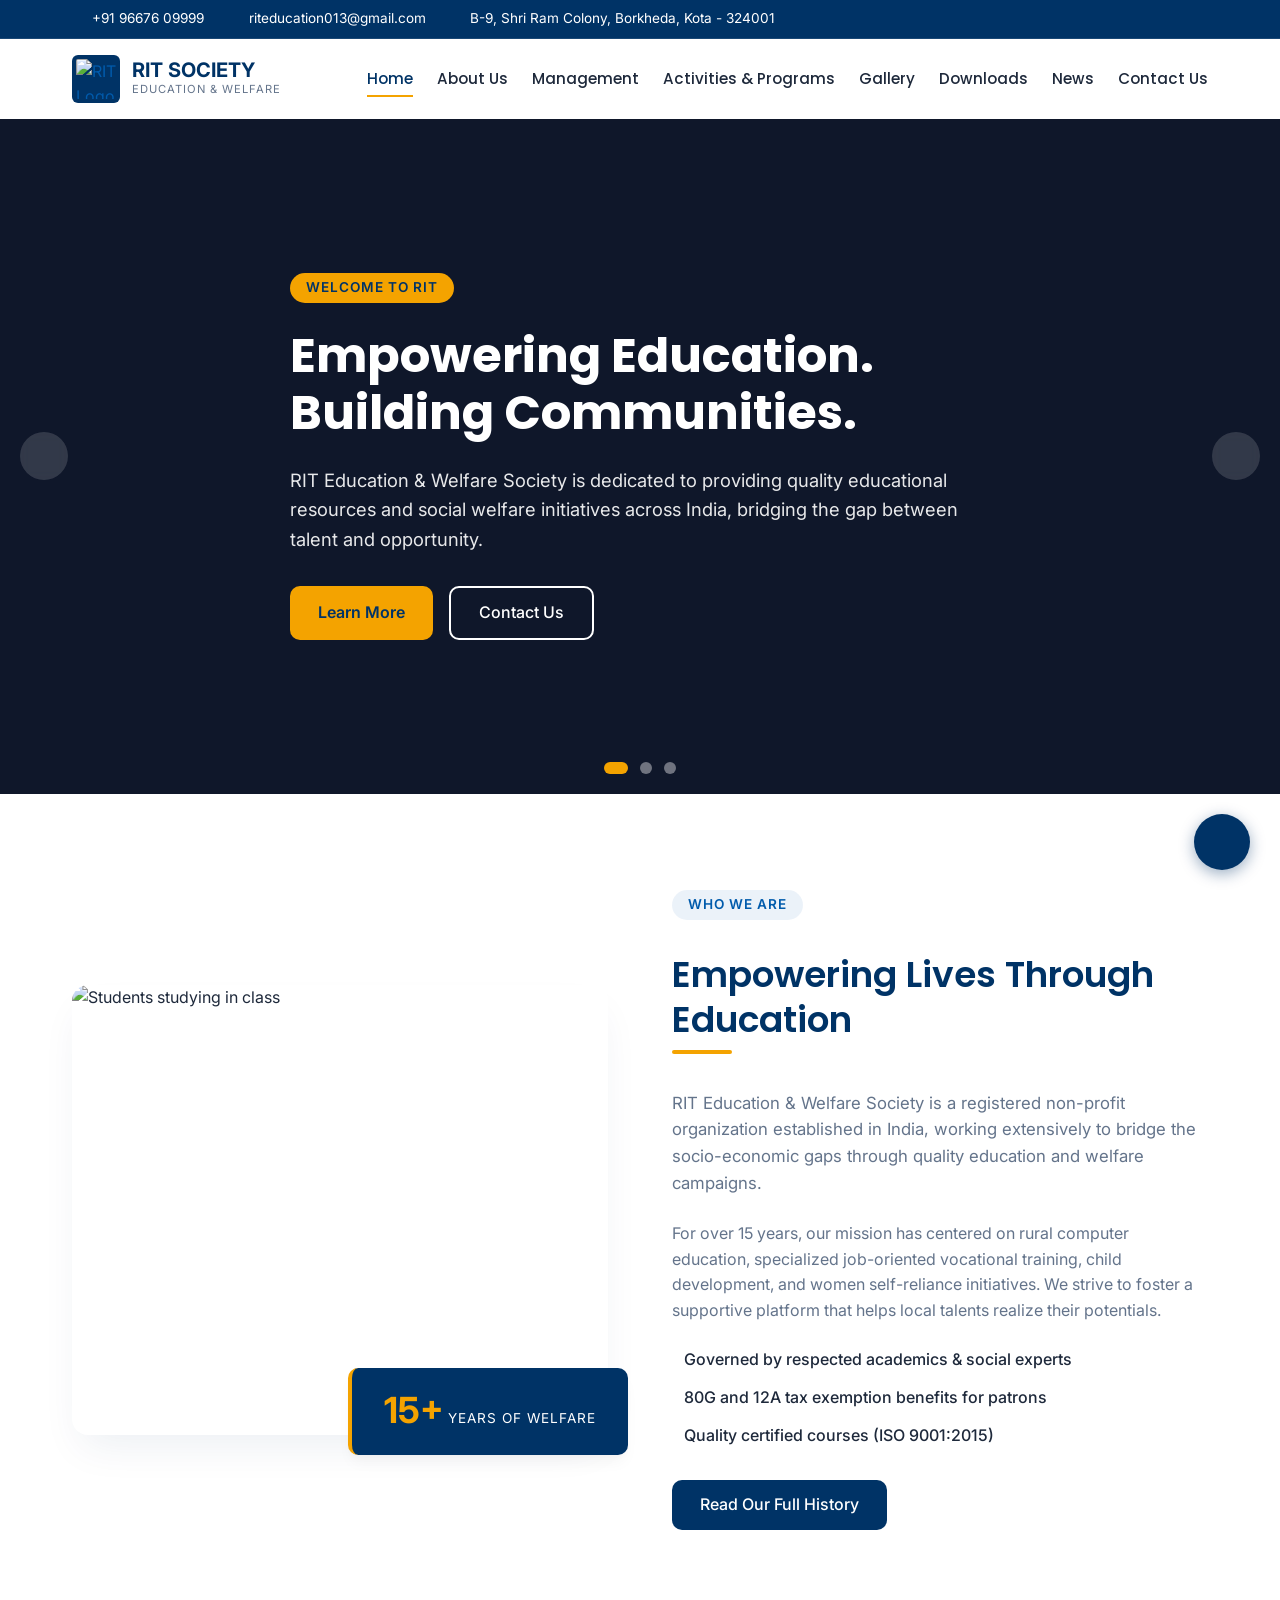
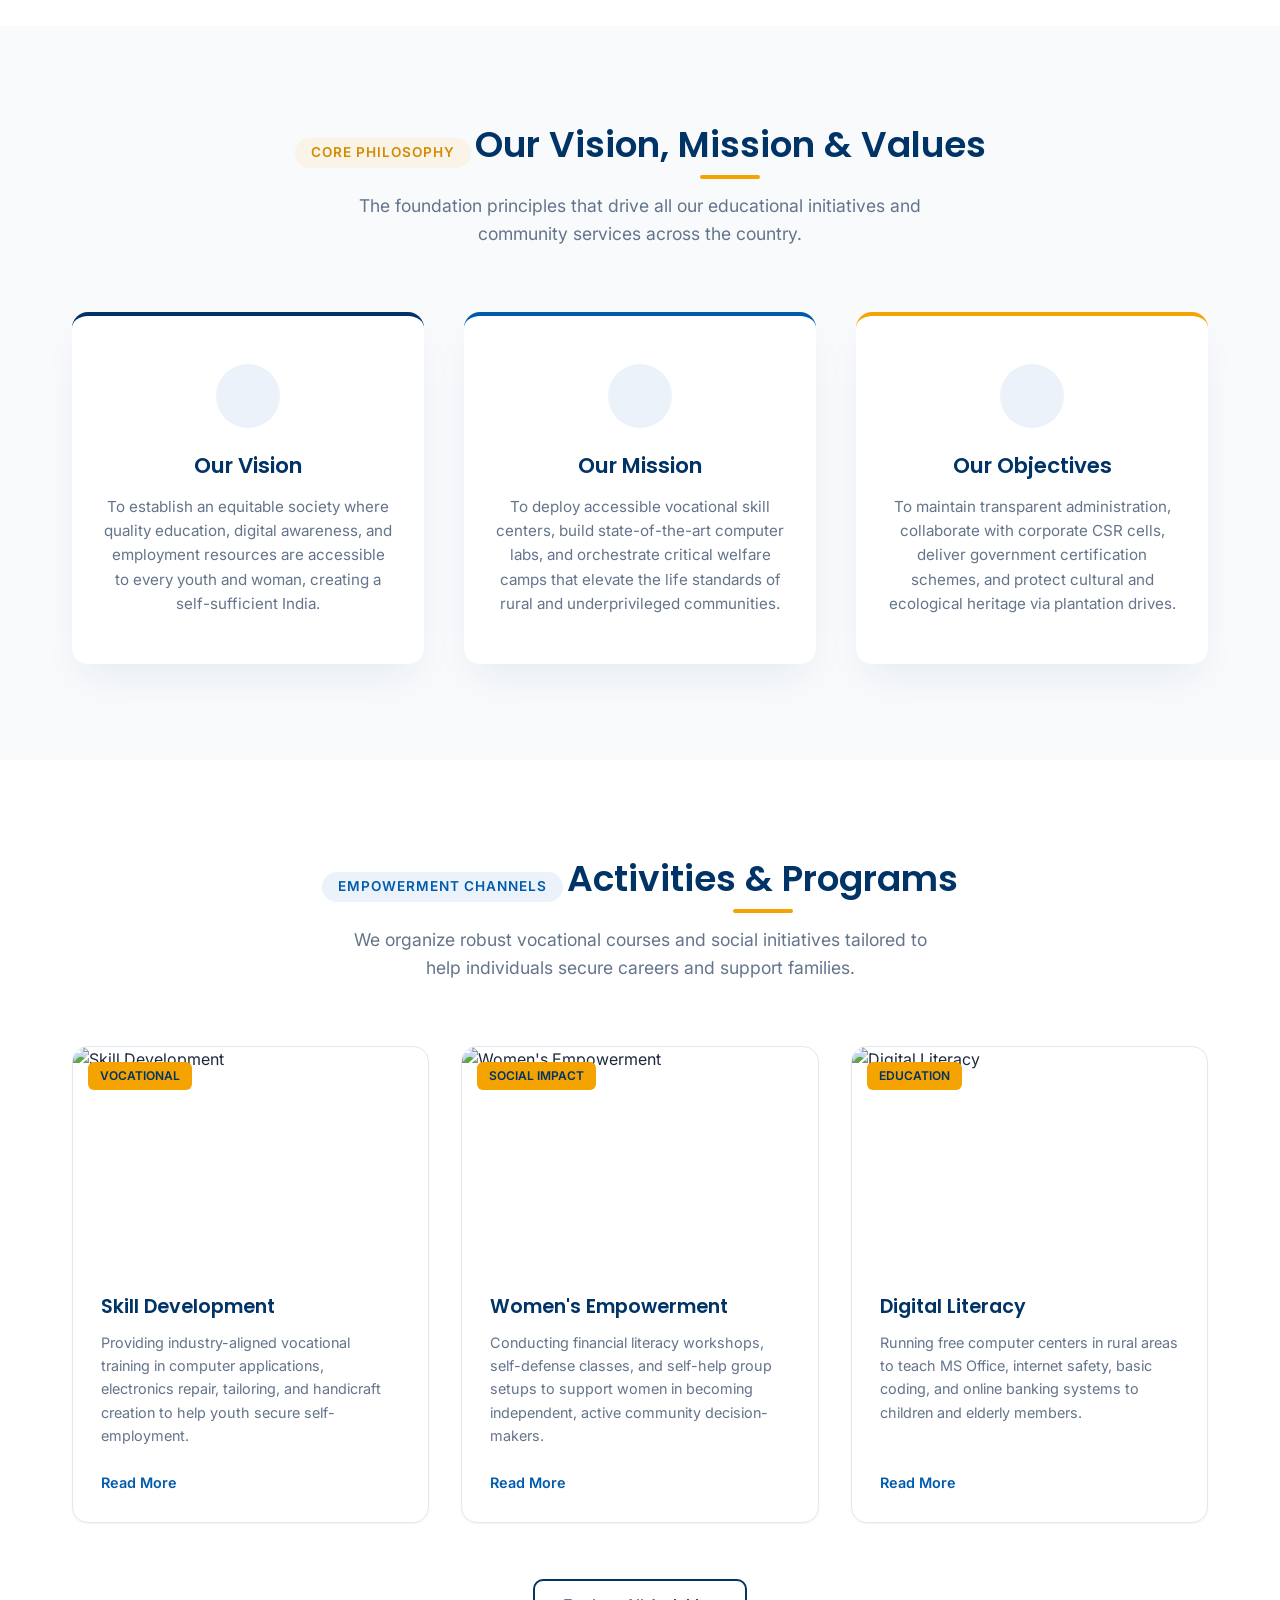
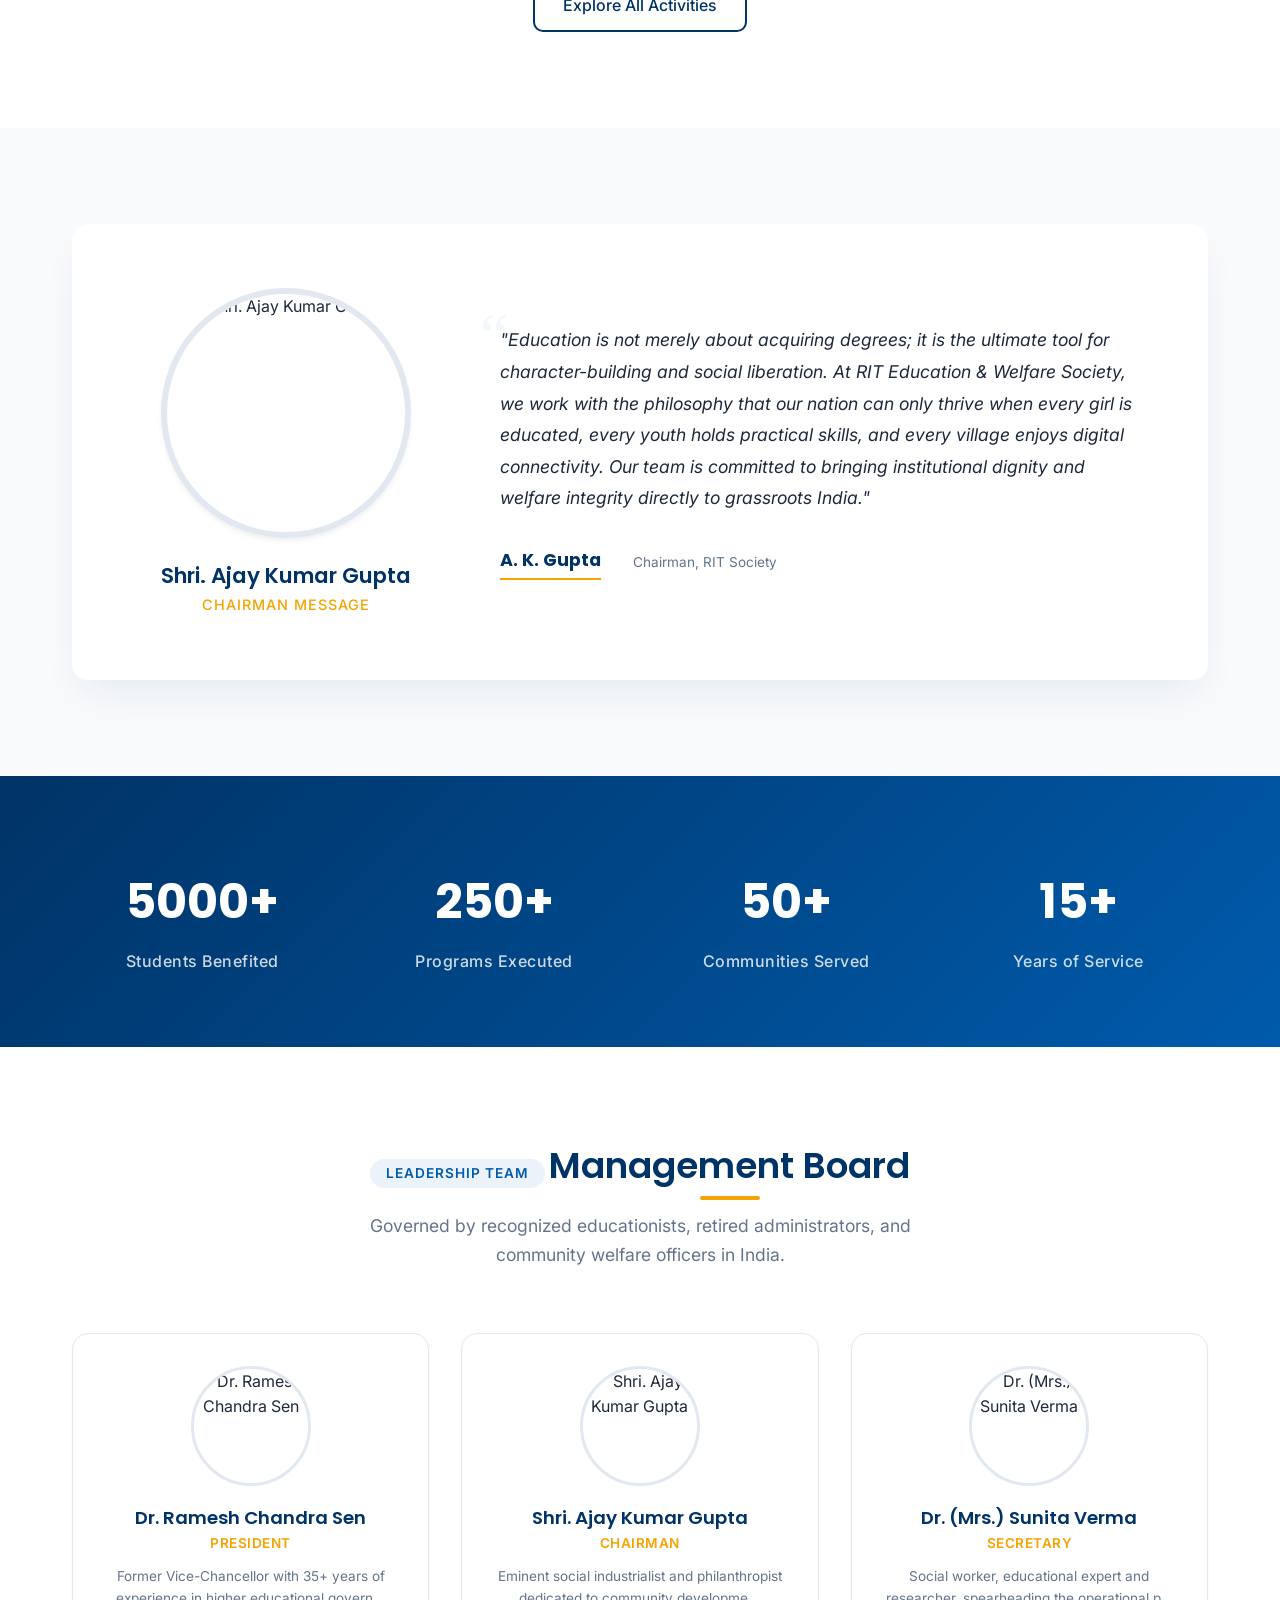
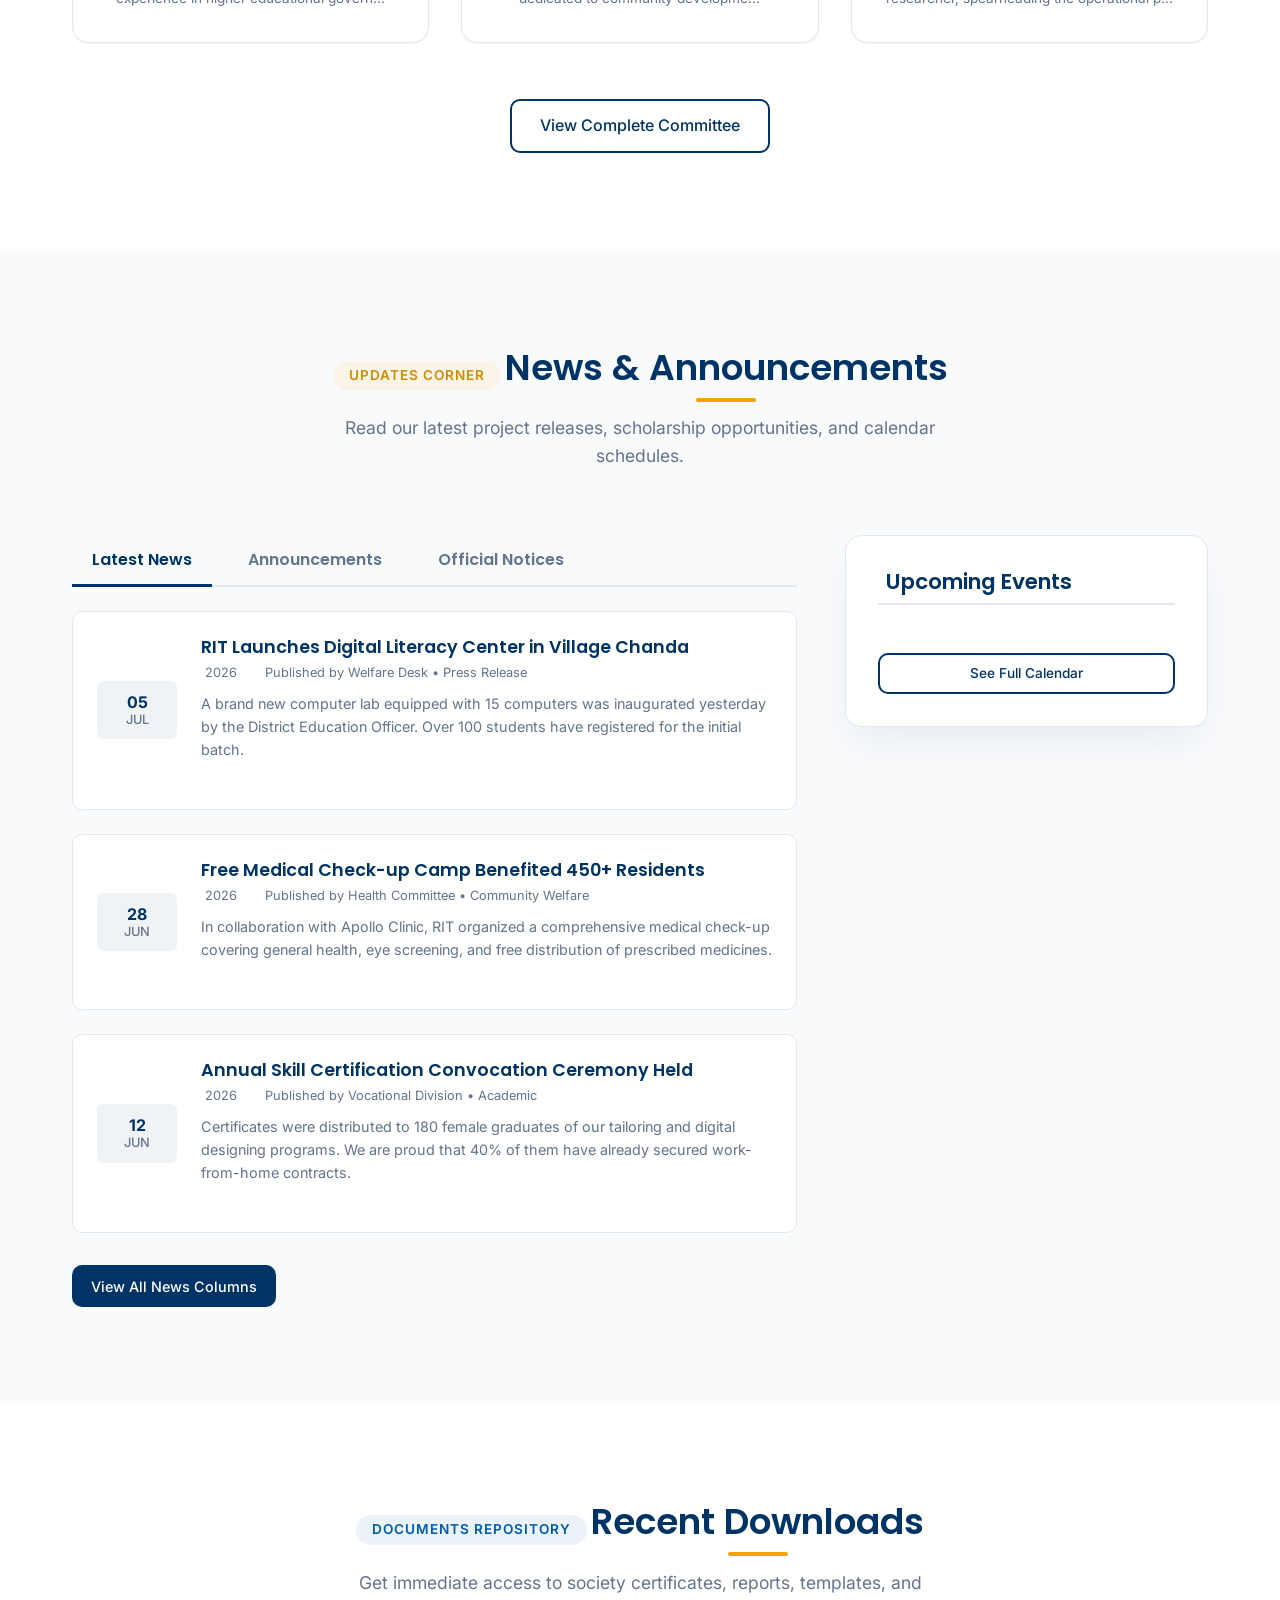
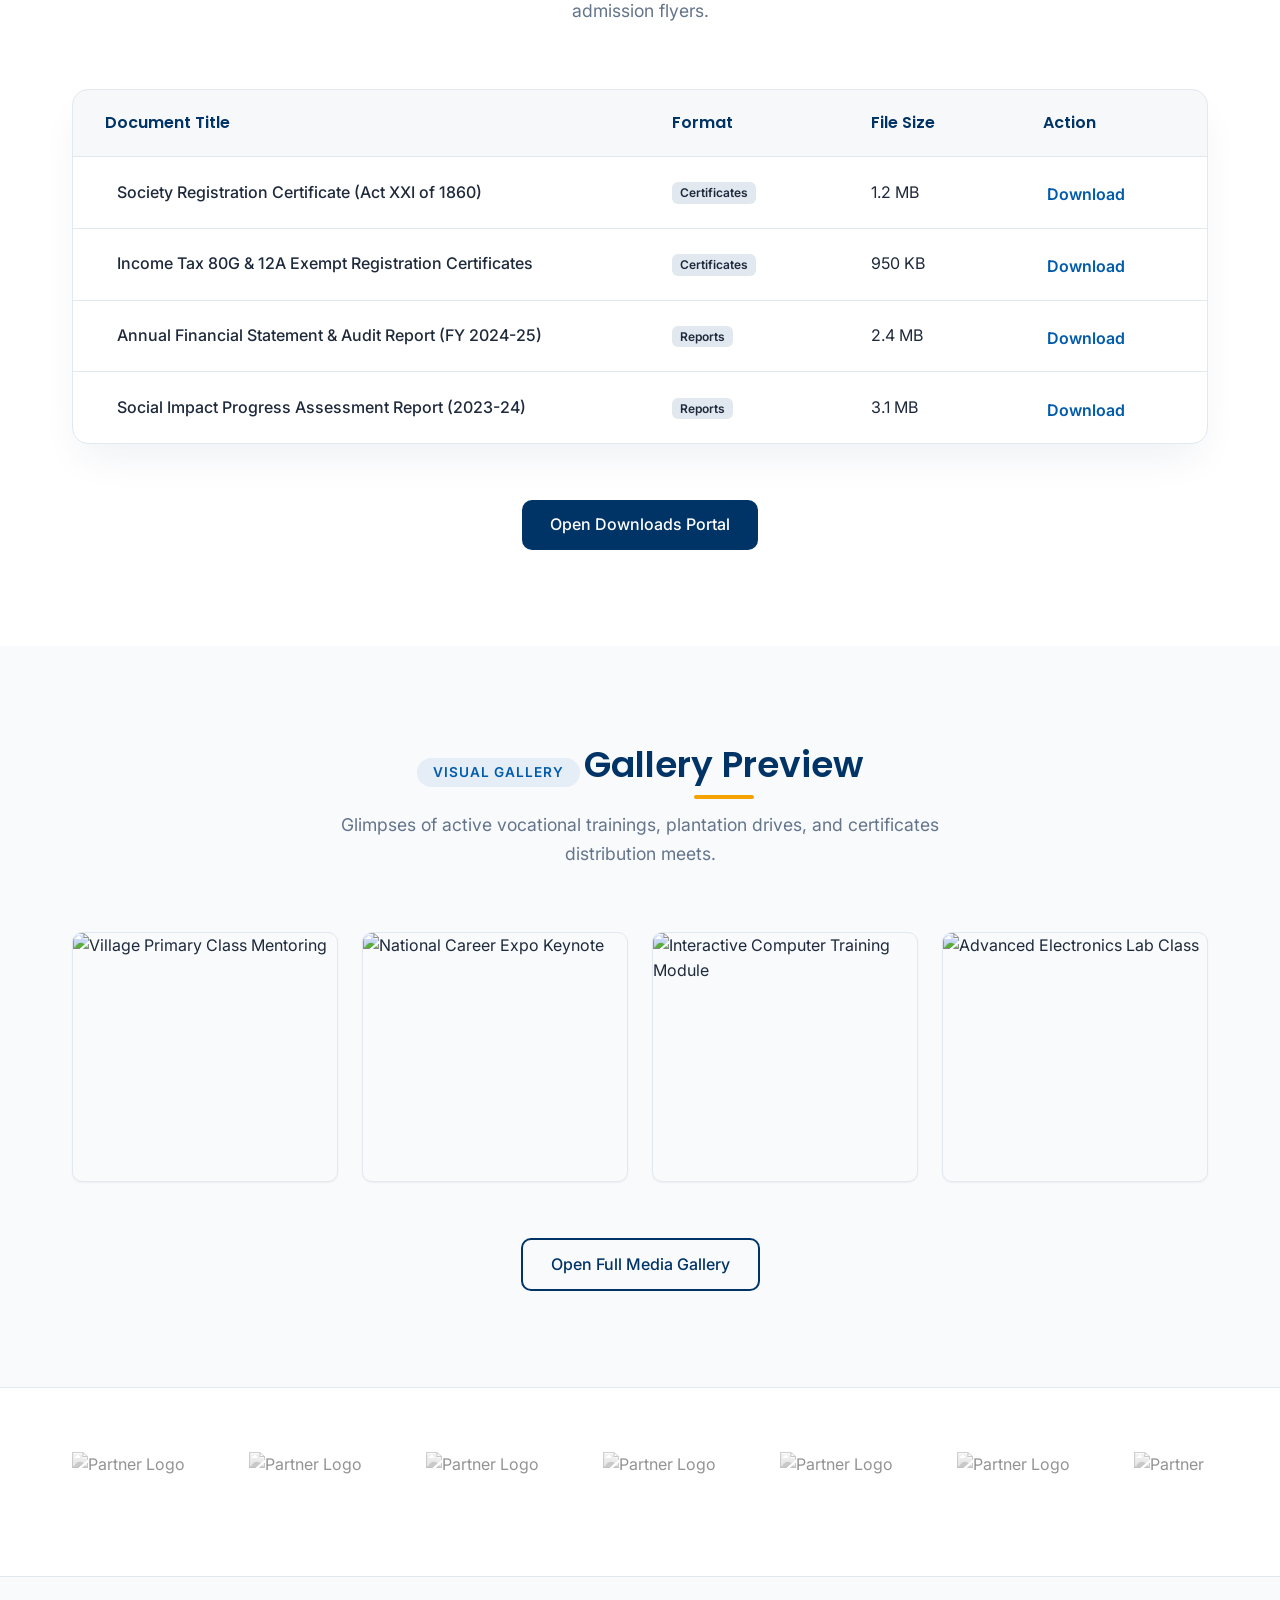
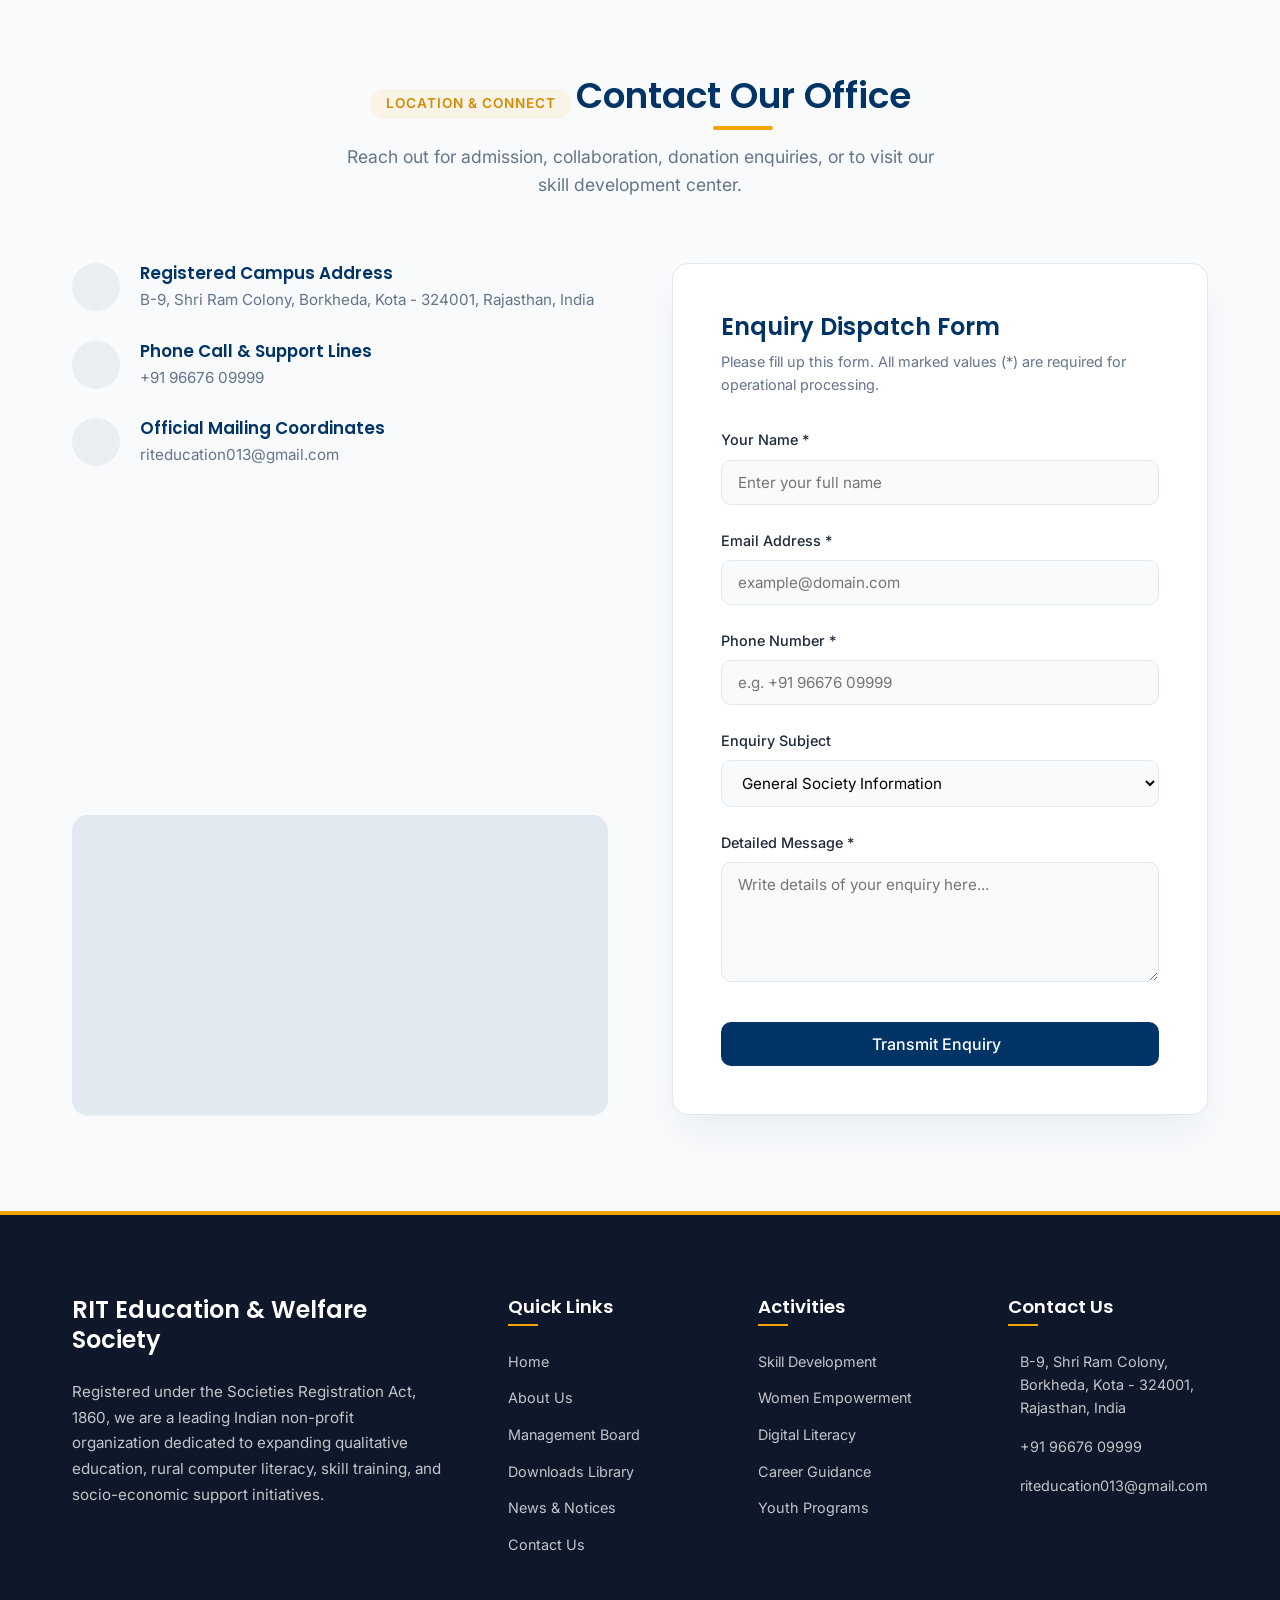
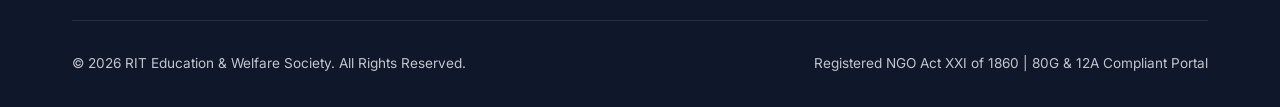
==== index.html @ 491f4f8c "Initial commit of premium RIT website" ====
<!DOCTYPE html>
<html lang="en">
<head>
  <meta charset="UTF-8">
  <meta name="viewport" content="width=device-width, initial-scale=1.0">
  <title>RIT Education & Welfare Society - Indian Educational & Social Welfare Organization</title>
  
  <!-- SEO Meta Tags -->
  <meta name="description" content="Official portal of RIT Education & Welfare Society, Delhi. Committed to expanding qualitative education, digital literacy, vocational skill training, and community welfare initiatives across India.">
  <meta name="keywords" content="RIT Welfare Society, RIT Education, Skill Development, Women Empowerment, Digital Literacy, NGO India, Educational Welfare Society">
  <meta name="author" content="RIT Education & Welfare Society">
  <link rel="canonical" href="index.html">
  
  <!-- Open Graph Meta Tags (Social Media Integration) -->
  <meta property="og:title" content="RIT Education & Welfare Society - Empowering Education, Building Communities">
  <meta property="og:description" content="Promoting social welfare through computer literacy, health camps, and vocational courses. Find admission forms, audit reports, and active community projects.">
  <meta property="og:type" content="website">
  
  <!-- Stylesheets -->
  <link rel="stylesheet" href="assets/css/style.css">
</head>
<body>

  <!-- 1. Top Information Bar (Loaded Dynamically) -->
  <div id="topbar-placeholder"></div>

  <!-- 2. Sticky Navigation Bar (Loaded Dynamically) -->
  <nav id="navbar-placeholder" class="navbar"></nav>

  <!-- 3. Hero Section (Loaded Dynamically) -->
  <section class="hero-slider-container" id="hero-slider-container">
    <!-- Slides, navigation, and dot indicator controls are rendered by main.js -->
  </section>

  <!-- 4. About Section -->
  <section class="section section-bg" id="about">
    <div class="container">
      <div class="about-grid">
        <div class="about-img-wrapper">
          <img src="https://images.unsplash.com/photo-1524178232363-1fb2b075b655?auto=format&fit=crop&w=800&q=80" alt="Students studying in class" class="about-img" loading="lazy">
          <div class="about-img-tag">
            <span class="tag-num">15+</span>
            <span class="tag-text">Years of Welfare</span>
          </div>
        </div>
        <div class="about-content">
          <span class="hero-tag" style="background-color: rgba(0, 91, 172, 0.08); color: var(--secondary);">Who We Are</span>
          <h2 class="section-title" style="text-align: left; margin-top: 0.5rem;">Empowering Lives Through Education</h2>
          <div class="section-title::after" style="left: 0; transform: none;"></div>
          <p class="about-text" style="font-size: 1.05rem; margin-top: 1.5rem;">
            RIT Education & Welfare Society is a registered non-profit organization established in India, working extensively to bridge the socio-economic gaps through quality education and welfare campaigns.
          </p>
          <p class="about-text">
            For over 15 years, our mission has centered on rural computer education, specialized job-oriented vocational training, child development, and women self-reliance initiatives. We strive to foster a supportive platform that helps local talents realize their potentials.
          </p>
          <ul class="about-bullets">
            <li class="about-bullet-item"><i data-lucide="check-circle-2"></i> Governed by respected academics & social experts</li>
            <li class="about-bullet-item"><i data-lucide="check-circle-2"></i> 80G and 12A tax exemption benefits for patrons</li>
            <li class="about-bullet-item"><i data-lucide="check-circle-2"></i> Quality certified courses (ISO 9001:2015)</li>
          </ul>
          <a href="about.html" class="btn btn-primary">Read Our Full History</a>
        </div>
      </div>
    </div>
  </section>

  <!-- 5. Vision Mission Objectives -->
  <section class="section">
    <div class="container">
      <div class="section-title-wrapper">
        <span class="hero-tag" style="background-color: rgba(244, 163, 0, 0.08); color: var(--accent-hover);">Core Philosophy</span>
        <h2 class="section-title">Our Vision, Mission & Values</h2>
        <p class="section-subtitle">The foundation principles that drive all our educational initiatives and community services across the country.</p>
      </div>
      <div class="cards-grid">
        <div class="vmo-card">
          <div class="vmo-icon"><i data-lucide="eye"></i></div>
          <h3 class="vmo-title">Our Vision</h3>
          <p class="vmo-desc">To establish an equitable society where quality education, digital awareness, and employment resources are accessible to every youth and woman, creating a self-sufficient India.</p>
        </div>
        <div class="vmo-card">
          <div class="vmo-icon"><i data-lucide="target"></i></div>
          <h3 class="vmo-title">Our Mission</h3>
          <p class="vmo-desc">To deploy accessible vocational skill centers, build state-of-the-art computer labs, and orchestrate critical welfare camps that elevate the life standards of rural and underprivileged communities.</p>
        </div>
        <div class="vmo-card">
          <div class="vmo-icon"><i data-lucide="award"></i></div>
          <h3 class="vmo-title">Our Objectives</h3>
          <p class="vmo-desc">To maintain transparent administration, collaborate with corporate CSR cells, deliver government certification schemes, and protect cultural and ecological heritage via plantation drives.</p>
        </div>
      </div>
    </div>
  </section>

  <!-- 6. Activities & Programs (Renamed and structured) -->
  <section class="section section-bg" id="programs">
    <div class="container">
      <div class="section-title-wrapper">
        <span class="hero-tag" style="background-color: rgba(0, 91, 172, 0.08); color: var(--secondary);">Empowerment Channels</span>
        <h2 class="section-title">Activities & Programs</h2>
        <p class="section-subtitle">We organize robust vocational courses and social initiatives tailored to help individuals secure careers and support families.</p>
      </div>
      <div class="programs-grid" id="homepage-programs-container">
        <!-- Rendered Dynamically from data.js -->
      </div>
      <div style="text-align: center; margin-top: 3.5rem;">
        <a href="programs.html" class="btn btn-outline">Explore All Activities</a>
      </div>
    </div>
  </section>

  <!-- 7. Chairman / Secretary Message -->
  <section class="section chairman-section">
    <div class="container">
      <div class="chairman-card">
        <div class="chairman-photo-wrapper">
          <img src="https://images.unsplash.com/photo-1472099645785-5658abf4ff4e?auto=format&fit=crop&w=400&q=80" alt="Shri. Ajay Kumar Gupta" class="chairman-photo" loading="lazy">
          <h3 class="chairman-name">Shri. Ajay Kumar Gupta</h3>
          <p class="chairman-title">Chairman Message</p>
        </div>
        <div class="chairman-message-content">
          <div class="chairman-quote-icon">“</div>
          <p class="chairman-text">
            "Education is not merely about acquiring degrees; it is the ultimate tool for character-building and social liberation. At RIT Education & Welfare Society, we work with the philosophy that our nation can only thrive when every girl is educated, every youth holds practical skills, and every village enjoys digital connectivity. Our team is committed to bringing institutional dignity and welfare integrity directly to grassroots India."
          </p>
          <div class="chairman-sign-wrapper">
            <span style="font-family: 'Poppins', sans-serif; font-weight: 700; color: var(--primary); font-size: 1.1rem; border-bottom: 2px solid var(--accent); padding-bottom: 4px;">A. K. Gupta</span>
            <span style="font-size: 0.85rem; color: var(--text-muted);">Chairman, RIT Society</span>
          </div>
        </div>
      </div>
    </div>
  </section>

  <!-- 8. Statistics Counter -->
  <section class="section stats-section">
    <div class="container">
      <div class="stats-grid">
        <div class="stats-item">
          <div class="stats-icon-wrapper"><i data-lucide="graduation-cap"></i></div>
          <span class="stats-num" data-target="5000+">0+</span>
          <span class="stats-label">Students Benefited</span>
        </div>
        <div class="stats-item">
          <div class="stats-icon-wrapper"><i data-lucide="book-open"></i></div>
          <span class="stats-num" data-target="250+">0+</span>
          <span class="stats-label">Programs Executed</span>
        </div>
        <div class="stats-item">
          <div class="stats-icon-wrapper"><i data-lucide="globe-2"></i></div>
          <span class="stats-num" data-target="50+">0+</span>
          <span class="stats-label">Communities Served</span>
        </div>
        <div class="stats-item">
          <div class="stats-icon-wrapper"><i data-lucide="award"></i></div>
          <span class="stats-num" data-target="15+">0+</span>
          <span class="stats-label">Years of Service</span>
        </div>
      </div>
    </div>
  </section>

  <!-- 9. Management Preview (New Hompage Section) -->
  <section class="section section-bg">
    <div class="container">
      <div class="section-title-wrapper">
        <span class="hero-tag" style="background-color: rgba(0, 91, 172, 0.08); color: var(--secondary);">Leadership Team</span>
        <h2 class="section-title">Management Board</h2>
        <p class="section-subtitle">Governed by recognized educationists, retired administrators, and community welfare officers in India.</p>
      </div>
      <div class="mgmt-grid" id="homepage-mgmt-container">
        <!-- Rendered Dynamically from data.js -->
      </div>
      <div style="text-align: center; margin-top: 3.5rem;">
        <a href="management.html" class="btn btn-outline">View Complete Committee</a>
      </div>
    </div>
  </section>

  <!-- 10. Latest News, Announcements, Notices & Events split portal -->
  <section class="section">
    <div class="container">
      <div class="section-title-wrapper">
        <span class="hero-tag" style="background-color: rgba(244, 163, 0, 0.08); color: var(--accent-hover);">Updates Corner</span>
        <h2 class="section-title">News & Announcements</h2>
        <p class="section-subtitle">Read our latest project releases, scholarship opportunities, and calendar schedules.</p>
      </div>
      <div class="news-portal-grid">
        <div>
          <div class="news-tab-headers">
            <button class="news-tab-btn active" data-tab="news">Latest News</button>
            <button class="news-tab-btn" data-tab="announcements">Announcements</button>
            <button class="news-tab-btn" data-tab="notices">Official Notices</button>
          </div>
          <div class="news-feed-wrapper" id="homepage-news-container">
            <!-- Rendered Dynamically from data.js -->
          </div>
          <div style="margin-top: 2rem;">
            <a href="news.html" class="btn btn-primary btn-sm" style="padding: 0.6rem 1.2rem; font-size: 0.9rem;">View All News Columns</a>
          </div>
        </div>
        <div>
          <div class="events-sidebar">
            <h3 class="sidebar-title"><i data-lucide="calendar"></i> Upcoming Events</h3>
            <div class="sidebar-events-list" id="portal-events-sidebar">
              <!-- Rendered Dynamically from data.js -->
            </div>
            <div style="margin-top: 1.5rem; text-align: center;">
              <a href="news.html#events" class="btn btn-outline" style="padding: 0.5rem 1rem; font-size: 0.85rem; width: 100%;">See Full Calendar</a>
            </div>
          </div>
        </div>
      </div>
    </div>
  </section>

  <!-- 11. Downloads Preview (New Homepage Section) -->
  <section class="section section-bg">
    <div class="container">
      <div class="section-title-wrapper">
        <span class="hero-tag" style="background-color: rgba(0, 91, 172, 0.08); color: var(--secondary);">Documents Repository</span>
        <h2 class="section-title">Recent Downloads</h2>
        <p class="section-subtitle">Get immediate access to society certificates, reports, templates, and admission flyers.</p>
      </div>
      <div class="downloads-table-wrapper">
        <table class="downloads-table">
          <thead>
            <tr>
              <th style="width: 50%;">Document Title</th>
              <th>Format</th>
              <th>File Size</th>
              <th>Action</th>
            </tr>
          </thead>
          <tbody id="homepage-downloads-container">
            <!-- Rendered Dynamically from data.js -->
          </tbody>
        </table>
      </div>
      <div style="text-align: center; margin-top: 3.5rem;">
        <a href="downloads.html" class="btn btn-primary">Open Downloads Portal</a>
      </div>
    </div>
  </section>

  <!-- 12. Gallery Preview -->
  <section class="section">
    <div class="container">
      <div class="section-title-wrapper">
        <span class="hero-tag" style="background-color: rgba(0, 91, 172, 0.08); color: var(--secondary);">Visual Gallery</span>
        <h2 class="section-title">Gallery Preview</h2>
        <p class="section-subtitle">Glimpses of active vocational trainings, plantation drives, and certificates distribution meets.</p>
      </div>
      <div class="gallery-grid" id="homepage-gallery-container">
        <!-- Rendered Dynamically from data.js -->
      </div>
      <div style="text-align: center; margin-top: 3.5rem;">
        <a href="gallery.html" class="btn btn-outline">Open Full Media Gallery</a>
      </div>
    </div>
  </section>

  <!-- Lightbox Modal Container -->
  <div class="lightbox-modal" id="lightbox-modal" onclick="closeLightbox()">
    <div class="lightbox-content-wrapper" onclick="event.stopPropagation()">
      <span class="lightbox-close" onclick="closeLightbox()">&times;</span>
      <img id="lightbox-img" src="" alt="Zoomed view" class="lightbox-img">
      <div class="lightbox-caption">
        <h4 id="lightbox-title">Image Title</h4>
        <span id="lightbox-category">Category</span>
      </div>
    </div>
  </div>

  <!-- 13. Partners / Collaborations -->
  <section class="partners-section">
    <div class="container">
      <div class="partners-slider-wrapper">
        <div class="partners-slider">
          <!-- Double items for continuous loop scrolling -->
          <img src="https://images.unsplash.com/photo-1599305445671-ac2c0c1d3b0c?auto=format&fit=crop&w=150&h=80&q=80" alt="Partner Logo" class="partner-logo">
          <img src="https://images.unsplash.com/photo-1599305445671-ac2c0c1d3b0c?auto=format&fit=crop&w=150&h=80&q=80" alt="Partner Logo" class="partner-logo">
          <img src="https://images.unsplash.com/photo-1599305445671-ac2c0c1d3b0c?auto=format&fit=crop&w=150&h=80&q=80" alt="Partner Logo" class="partner-logo">
          <img src="https://images.unsplash.com/photo-1599305445671-ac2c0c1d3b0c?auto=format&fit=crop&w=150&h=80&q=80" alt="Partner Logo" class="partner-logo">
          <img src="https://images.unsplash.com/photo-1599305445671-ac2c0c1d3b0c?auto=format&fit=crop&w=150&h=80&q=80" alt="Partner Logo" class="partner-logo">
          <!-- Repeat -->
          <img src="https://images.unsplash.com/photo-1599305445671-ac2c0c1d3b0c?auto=format&fit=crop&w=150&h=80&q=80" alt="Partner Logo" class="partner-logo">
          <img src="https://images.unsplash.com/photo-1599305445671-ac2c0c1d3b0c?auto=format&fit=crop&w=150&h=80&q=80" alt="Partner Logo" class="partner-logo">
          <img src="https://images.unsplash.com/photo-1599305445671-ac2c0c1d3b0c?auto=format&fit=crop&w=150&h=80&q=80" alt="Partner Logo" class="partner-logo">
          <img src="https://images.unsplash.com/photo-1599305445671-ac2c0c1d3b0c?auto=format&fit=crop&w=150&h=80&q=80" alt="Partner Logo" class="partner-logo">
          <img src="https://images.unsplash.com/photo-1599305445671-ac2c0c1d3b0c?auto=format&fit=crop&w=150&h=80&q=80" alt="Partner Logo" class="partner-logo">
        </div>
      </div>
    </div>
  </section>

  <!-- 14. Contact Form & Map Grid -->
  <section class="section" id="contact">
    <div class="container">
      <div class="section-title-wrapper">
        <span class="hero-tag" style="background-color: rgba(244, 163, 0, 0.08); color: var(--accent-hover);">Location & Connect</span>
        <h2 class="section-title">Contact Our Office</h2>
        <p class="section-subtitle">Reach out for admission, collaboration, donation enquiries, or to visit our skill development center.</p>
      </div>
      <div class="contact-grid">
        <div class="contact-info-panel">
          <div class="contact-details-list">
            <div class="contact-detail-card">
              <div class="contact-detail-icon"><i data-lucide="map-pin"></i></div>
              <div class="contact-detail-info">
                <h4>Registered Campus Address</h4>
                <p>B-9, Shri Ram Colony, Borkheda, Kota - 324001, Rajasthan, India</p>
              </div>
            </div>
            <div class="contact-detail-card">
              <div class="contact-detail-icon"><i data-lucide="phone"></i></div>
              <div class="contact-detail-info">
                <h4>Phone Call & Support Lines</h4>
                <p>+91 96676 09999</p>
              </div>
            </div>
            <div class="contact-detail-card">
              <div class="contact-detail-icon"><i data-lucide="mail"></i></div>
              <div class="contact-detail-info">
                <h4>Official Mailing Coordinates</h4>
                <p>riteducation013@gmail.com</p>
              </div>
            </div>
          </div>
          <div class="contact-map-placeholder">
            <!-- Precise map embed using coordinates 25.17873, 75.88186 -->
            <iframe 
              src="https://maps.google.com/maps?q=25.17873,%2075.88186&t=&z=15&ie=UTF8&iwloc=&output=embed" 
              allowfullscreen="" 
              loading="lazy" 
              referrerpolicy="no-referrer-when-downgrade">
            </iframe>
          </div>
        </div>
        <div class="contact-form-wrapper">
          <h3 style="color: var(--primary); font-size: 1.5rem; margin-bottom: 0.5rem;">Enquiry Dispatch Form</h3>
          <p style="color: var(--text-muted); font-size: 0.9rem; margin-bottom: 2rem;">Please fill up this form. All marked values (*) are required for operational processing.</p>
          <form class="contact-form" id="contact-form">
            <div class="form-group">
              <label for="name">Your Name *</label>
              <input type="text" id="name" class="form-control" placeholder="Enter your full name" required>
            </div>
            <div class="form-group">
              <label for="email">Email Address *</label>
              <input type="email" id="email" class="form-control" placeholder="example@domain.com" required>
            </div>
            <div class="form-group">
              <label for="phone">Phone Number *</label>
              <input type="tel" id="phone" class="form-control" placeholder="e.g. +91 96676 09999" required>
            </div>
            <div class="form-group">
              <label for="subject">Enquiry Subject</label>
              <select id="subject" class="form-control">
                <option value="General Info">General Society Information</option>
                <option value="Admission">Course Admissions & Trainings</option>
                <option value="CSR / Collaboration">CSR Partnership & Volunteering</option>
                <option value="Donation">NGO Donations & Tax Exemptions (80G)</option>
              </select>
            </div>
            <div class="form-group">
              <label for="message">Detailed Message *</label>
              <textarea id="message" class="form-control" placeholder="Write details of your enquiry here..." required></textarea>
            </div>
            <button type="submit" class="btn btn-primary" style="margin-top: 1rem;">Transmit Enquiry <i data-lucide="send"></i></button>
          </form>
        </div>
      </div>
    </div>
  </section>

  <!-- 15. Footer (Loaded Dynamically) -->
  <footer id="footer-placeholder" class="footer"></footer>

  <!-- 16. Floating Quick Actions Widget (Loaded Dynamically) -->
  <div id="floating-actions-placeholder"></div>

  <!-- Lucide Script -->
  <script src="https://unpkg.com/lucide@latest"></script>
  <!-- Data Store & Components Loader -->
  <script src="assets/js/data.js"></script>
  <script src="assets/js/components.js"></script>
  <script src="assets/js/main.js"></script>
</body>
</html>
---- assets/css/style.css ----
/* style.css - RIT Education & Welfare Society Style Sheet */
@import url('https://fonts.googleapis.com/css2?family=Inter:wght@300;400;500;600;700&family=Poppins:wght@400;500;600;700&display=swap');

:root {
  /* Colors */
  --primary: #003366;
  --primary-hover: #002244;
  --secondary: #005BAC;
  --secondary-hover: #004580;
  --accent: #F4A300;
  --accent-hover: #D38C00;
  --bg-main: #F8FAFC;
  --bg-card: #FFFFFF;
  --bg-dark: #0F172A;
  --border: #E2E8F0;
  --text-dark: #1E293B;
  --text-muted: #64748B;
  --text-light: #FFFFFF;
  
  /* Fonts */
  --font-heading: 'Poppins', sans-serif;
  --font-body: 'Inter', sans-serif;
  
  /* Radii & Shadows */
  --radius-sm: 6px;
  --radius-md: 10px;
  --radius-lg: 16px;
  --radius-full: 9999px;
  
  --shadow-sm: 0 1px 2px rgba(0, 0, 0, 0.05);
  --shadow-md: 0 4px 6px -1px rgba(0, 0, 0, 0.05), 0 2px 4px -1px rgba(0, 0, 0, 0.03);
  --shadow-lg: 0 10px 15px -3px rgba(0, 0, 0, 0.04), 0 4px 6px -2px rgba(0, 0, 0, 0.02);
  --shadow-premium: 0 20px 40px -10px rgba(0, 51, 102, 0.08);
  --shadow-hover: 0 25px 50px -12px rgba(0, 51, 102, 0.15);
  
  /* Transitions */
  --transition-fast: 0.2s cubic-bezier(0.4, 0, 0.2, 1);
  --transition-normal: 0.3s cubic-bezier(0.4, 0, 0.2, 1);
  --transition-slow: 0.5s cubic-bezier(0.4, 0, 0.2, 1);
  
  /* Spacing */
  --spacing-container: 1200px;
}

/* Base Reset & Core Styles */
*, *::before, *::after {
  box-sizing: border-box;
  margin: 0;
  padding: 0;
}

html {
  scroll-behavior: smooth;
  font-size: 16px;
}

body {
  font-family: var(--font-body);
  background-color: var(--bg-main);
  color: var(--text-dark);
  line-height: 1.6;
  overflow-x: hidden;
  -webkit-font-smoothing: antialiased;
}

h1, h2, h3, h4, h5, h6 {
  font-family: var(--font-heading);
  color: var(--primary);
  font-weight: 600;
  line-height: 1.25;
}

a {
  color: var(--secondary);
  text-decoration: none;
  transition: var(--transition-fast);
}

a:hover {
  color: var(--primary);
}

img {
  max-width: 100%;
  height: auto;
  display: block;
}

input, textarea, button, select {
  font-family: inherit;
  font-size: inherit;
}

button {
  cursor: pointer;
  border: none;
  background: none;
}

/* Layout Utilities */
.container {
  max-width: var(--spacing-container);
  margin: 0 auto;
  padding: 0 2rem;
}

.section {
  padding: 6rem 0;
}

.section-bg {
  background-color: #FFFFFF;
}

.section-title-wrapper {
  text-align: center;
  margin-bottom: 4rem;
}

.section-title {
  font-size: 2.25rem;
  color: var(--primary);
  margin-bottom: 0.75rem;
  position: relative;
  display: inline-block;
  padding-bottom: 0.75rem;
}

.section-title::after {
  content: '';
  position: absolute;
  bottom: 0;
  left: 50%;
  transform: translateX(-50%);
  width: 60px;
  height: 4px;
  background-color: var(--accent);
  border-radius: var(--radius-full);
}

.section-subtitle {
  color: var(--text-muted);
  font-size: 1.1rem;
  max-width: 600px;
  margin: 0 auto;
}

/* Buttons */
.btn {
  display: inline-flex;
  align-items: center;
  justify-content: center;
  padding: 0.75rem 1.75rem;
  font-weight: 500;
  border-radius: var(--radius-md);
  transition: var(--transition-normal);
  gap: 0.5rem;
}

.btn-primary {
  background-color: var(--primary);
  color: var(--text-light);
}

.btn-primary:hover {
  background-color: var(--primary-hover);
  color: var(--text-light);
  transform: translateY(-2px);
  box-shadow: 0 4px 12px rgba(0, 51, 102, 0.2);
}

.btn-secondary {
  background-color: var(--secondary);
  color: var(--text-light);
}

.btn-secondary:hover {
  background-color: var(--secondary-hover);
  color: var(--text-light);
  transform: translateY(-2px);
  box-shadow: 0 4px 12px rgba(0, 91, 172, 0.2);
}

.btn-accent {
  background-color: var(--accent);
  color: var(--primary);
  font-weight: 600;
}

.btn-accent:hover {
  background-color: var(--accent-hover);
  transform: translateY(-2px);
  box-shadow: 0 4px 12px rgba(244, 163, 0, 0.3);
}

.btn-outline {
  border: 2px solid var(--primary);
  color: var(--primary);
}

.btn-outline:hover {
  background-color: var(--primary);
  color: var(--text-light);
  transform: translateY(-2px);
}

.btn-outline-white {
  border: 2px solid var(--text-light);
  color: var(--text-light);
}

.btn-outline-white:hover {
  background-color: var(--text-light);
  color: var(--primary);
  transform: translateY(-2px);
}

/* 1. Top Information Bar */
.top-bar {
  background-color: var(--primary);
  color: var(--text-light);
  font-size: 0.85rem;
  padding: 0.5rem 0;
  border-bottom: 1px solid rgba(255, 255, 255, 0.1);
}

.top-bar .container {
  display: flex;
  justify-content: space-between;
  align-items: center;
  flex-wrap: wrap;
  gap: 0.5rem;
}

.top-info {
  display: flex;
  gap: 1.5rem;
  flex-wrap: wrap;
}

.top-info-item {
  display: flex;
  align-items: center;
  gap: 0.4rem;
}

.top-info-item i, .top-info-item svg {
  color: var(--accent);
  width: 14px;
  height: 14px;
}

.top-socials {
  display: flex;
  gap: 1rem;
  align-items: center;
}

.top-socials a {
  color: rgba(255, 255, 255, 0.8);
  display: inline-flex;
  align-items: center;
}

.top-socials a:hover {
  color: var(--accent);
}

/* 2. Sticky Navigation Bar */
header {
  position: relative;
  z-index: 100;
  width: 100%;
}

.navbar {
  background-color: #FFFFFF;
  padding: 1rem 0;
  box-shadow: var(--shadow-sm);
  transition: var(--transition-normal);
}

.navbar.sticky {
  position: fixed;
  top: 0;
  left: 0;
  right: 0;
  box-shadow: var(--shadow-lg);
  padding: 0.75rem 0;
  animation: slideDown 0.3s ease-out;
  z-index: 1000; /* Stays above map frame and slider overlays */
}

@keyframes slideDown {
  from { transform: translateY(-100%); }
  to { transform: translateY(0); }
}

.navbar .container {
  display: flex;
  justify-content: space-between;
  align-items: center;
}

.nav-brand {
  display: flex;
  align-items: center;
  gap: 0.75rem;
}

.nav-logo {
  height: 48px;
  width: 48px;
  object-fit: contain;
  background-color: var(--primary);
  border-radius: var(--radius-sm);
  padding: 4px;
}

.nav-title-wrapper {
  display: flex;
  flex-direction: column;
}

.nav-title {
  font-size: 1.25rem;
  font-weight: 700;
  color: var(--primary);
  line-height: 1.1;
}

.nav-subtitle {
  font-size: 0.7rem;
  color: var(--text-muted);
  letter-spacing: 1px;
  text-transform: uppercase;
}

.nav-menu {
  display: flex;
  gap: 1.5rem;
  list-style: none;
}

.nav-link {
  font-family: var(--font-heading);
  font-weight: 500;
  font-size: 0.95rem;
  color: var(--text-dark);
  padding: 0.5rem 0;
  position: relative;
}

.nav-link::after {
  content: '';
  position: absolute;
  bottom: 0;
  left: 0;
  width: 0;
  height: 2px;
  background-color: var(--accent);
  transition: var(--transition-normal);
}

.nav-link:hover, .nav-link.active {
  color: var(--primary);
}

.nav-link:hover::after, .nav-link.active::after {
  width: 100%;
}

.menu-toggle {
  display: none;
  font-size: 1.5rem;
  color: var(--primary);
}

/* 3. Hero Slider Section */
.hero-slider-container {
  position: relative;
  height: 75vh;
  min-height: 500px;
  overflow: hidden;
  background-color: var(--bg-dark);
}

.hero-slide {
  position: absolute;
  top: 0;
  left: 0;
  width: 100%;
  height: 100%;
  opacity: 0;
  transition: opacity 0.8s ease-in-out;
  display: flex;
  align-items: center;
  z-index: 1;
}

.hero-slide.active {
  opacity: 1;
  z-index: 2;
}

.hero-slide-bg {
  position: absolute;
  top: 0;
  left: 0;
  width: 100%;
  height: 100%;
  background-size: cover;
  background-position: center;
  filter: brightness(0.4);
}

.hero-content {
  position: relative;
  z-index: 3;
  color: var(--text-light);
  max-width: 700px;
}

.hero-tag {
  background-color: var(--accent);
  color: var(--primary);
  display: inline-block;
  padding: 0.25rem 1rem;
  border-radius: var(--radius-full);
  font-weight: 600;
  font-size: 0.85rem;
  margin-bottom: 1.5rem;
  text-transform: uppercase;
  letter-spacing: 1px;
}

.hero-title {
  font-size: 3rem;
  color: var(--text-light);
  font-weight: 700;
  margin-bottom: 1.5rem;
  line-height: 1.2;
}

.hero-desc {
  font-size: 1.15rem;
  margin-bottom: 2rem;
  opacity: 0.9;
}

.hero-btns {
  display: flex;
  gap: 1rem;
}

.slider-dots {
  position: absolute;
  bottom: 20px;
  left: 50%;
  transform: translateX(-50%);
  z-index: 10;
  display: flex;
  gap: 0.75rem;
}

.slider-dot {
  width: 12px;
  height: 12px;
  border-radius: 50%;
  background-color: rgba(255, 255, 255, 0.4);
  transition: var(--transition-normal);
}

.slider-dot.active {
  background-color: var(--accent);
  width: 24px;
  border-radius: var(--radius-full);
}

.slider-nav {
  position: absolute;
  top: 50%;
  transform: translateY(-50%);
  z-index: 10;
  background-color: rgba(255, 255, 255, 0.15);
  color: var(--text-light);
  width: 48px;
  height: 48px;
  border-radius: 50%;
  display: flex;
  align-items: center;
  justify-content: center;
  transition: var(--transition-normal);
  backdrop-filter: blur(4px);
}

.slider-nav:hover {
  background-color: var(--accent);
  color: var(--primary);
}

.slider-prev {
  left: 20px;
}

.slider-next {
  right: 20px;
}

/* 4. About Section Split Grid */
.about-grid {
  display: grid;
  grid-template-columns: 1fr 1fr;
  gap: 4rem;
  align-items: center;
}

.about-img-wrapper {
  position: relative;
}

.about-img {
  border-radius: var(--radius-lg);
  box-shadow: var(--shadow-premium);
  object-fit: cover;
  width: 100%;
  height: 450px;
}

.about-img-tag {
  position: absolute;
  bottom: -20px;
  right: -20px;
  background-color: var(--primary);
  color: var(--text-light);
  padding: 1.5rem 2rem;
  border-radius: var(--radius-md);
  box-shadow: var(--shadow-lg);
  border-left: 4px solid var(--accent);
}

.about-img-tag .tag-num {
  font-size: 2.25rem;
  font-weight: 700;
  color: var(--accent);
  line-height: 1;
}

.about-img-tag .tag-text {
  font-size: 0.85rem;
  text-transform: uppercase;
  letter-spacing: 1px;
}

.about-content .section-title {
  text-align: left;
}

.about-content .section-title::after {
  left: 0;
  transform: none;
}

.about-text {
  color: var(--text-muted);
  margin-bottom: 1.5rem;
}

.about-bullets {
  margin: 1.5rem 0 2rem 0;
  list-style: none;
}

.about-bullet-item {
  display: flex;
  align-items: center;
  gap: 0.75rem;
  margin-bottom: 0.75rem;
  font-weight: 500;
}

.about-bullet-item svg {
  color: var(--accent);
  flex-shrink: 0;
  width: 20px;
  height: 20px;
}

/* 5. Vision Mission Objectives Cards */
.cards-grid {
  display: grid;
  grid-template-columns: repeat(3, 1fr);
  gap: 2.5rem;
}

.vmo-card {
  background-color: var(--bg-card);
  padding: 3rem 2rem;
  border-radius: var(--radius-lg);
  box-shadow: var(--shadow-premium);
  text-align: center;
  transition: var(--transition-normal);
  border-top: 4px solid transparent;
  display: flex;
  flex-direction: column;
  align-items: center;
}

.vmo-card:nth-child(1) { border-top-color: var(--primary); }
.vmo-card:nth-child(2) { border-top-color: var(--secondary); }
.vmo-card:nth-child(3) { border-top-color: var(--accent); }

.vmo-card:hover {
  transform: translateY(-8px);
  box-shadow: var(--shadow-hover);
}

.vmo-icon {
  width: 64px;
  height: 64px;
  border-radius: 50%;
  background-color: rgba(0, 91, 172, 0.08);
  display: flex;
  align-items: center;
  justify-content: center;
  margin-bottom: 1.5rem;
  color: var(--secondary);
  transition: var(--transition-normal);
}

.vmo-card:hover .vmo-icon {
  background-color: var(--secondary);
  color: var(--text-light);
}

.vmo-title {
  font-size: 1.35rem;
  margin-bottom: 1rem;
}

.vmo-desc {
  color: var(--text-muted);
  font-size: 0.95rem;
  line-height: 1.6;
}

/* 6. Activities & Programs Grid */
.programs-grid {
  display: grid;
  grid-template-columns: repeat(3, 1fr);
  gap: 2rem;
}

.program-card {
  background-color: var(--bg-card);
  border-radius: var(--radius-lg);
  box-shadow: var(--shadow-sm);
  overflow: hidden;
  transition: var(--transition-normal);
  border: 1px solid var(--border);
  display: flex;
  flex-direction: column;
}

.program-card:hover {
  transform: translateY(-5px);
  box-shadow: var(--shadow-premium);
  border-color: rgba(0, 91, 172, 0.2);
}

.program-img-wrapper {
  height: 220px;
  position: relative;
  overflow: hidden;
}

.program-card-img {
  width: 100%;
  height: 100%;
  object-fit: cover;
  transition: var(--transition-slow);
}

.program-card:hover .program-card-img {
  transform: scale(1.05);
}

.program-card-tag {
  position: absolute;
  top: 15px;
  left: 15px;
  background-color: var(--accent);
  color: var(--primary);
  padding: 0.25rem 0.75rem;
  font-size: 0.75rem;
  font-weight: 600;
  border-radius: var(--radius-sm);
  text-transform: uppercase;
}

.program-card-content {
  padding: 1.75rem;
  display: flex;
  flex-direction: column;
  flex-grow: 1;
}

.program-card-title {
  font-size: 1.2rem;
  margin-bottom: 0.75rem;
}

.program-card-desc {
  color: var(--text-muted);
  font-size: 0.9rem;
  margin-bottom: 1.5rem;
  flex-grow: 1;
}

.program-card-link {
  font-weight: 600;
  font-size: 0.9rem;
  display: inline-flex;
  align-items: center;
  gap: 0.25rem;
  align-self: flex-start;
}

.program-card-link svg {
  transition: var(--transition-fast);
}

.program-card-link:hover svg {
  transform: translateX(4px);
}

/* 7. Chairman Message */
.chairman-section {
  background-color: var(--bg-main);
}

.chairman-card {
  background-color: var(--bg-card);
  border-radius: var(--radius-lg);
  box-shadow: var(--shadow-premium);
  padding: 4rem;
  display: grid;
  grid-template-columns: 300px 1fr;
  gap: 4rem;
  align-items: center;
}

.chairman-photo-wrapper {
  text-align: center;
}

.chairman-photo {
  width: 250px;
  height: 250px;
  border-radius: 50%;
  object-fit: cover;
  border: 6px solid var(--border);
  box-shadow: var(--shadow-md);
  margin: 0 auto 1.5rem auto;
}

.chairman-name {
  font-size: 1.35rem;
  color: var(--primary);
  margin-bottom: 0.25rem;
}

.chairman-title {
  color: var(--accent);
  font-weight: 500;
  font-size: 0.9rem;
  text-transform: uppercase;
  letter-spacing: 1px;
}

.chairman-message-content {
  position: relative;
}

.chairman-quote-icon {
  position: absolute;
  top: -20px;
  left: -20px;
  font-size: 4rem;
  color: rgba(0, 91, 172, 0.05);
  font-family: serif;
  line-height: 1;
}

.chairman-text {
  font-style: italic;
  color: var(--text-dark);
  font-size: 1.1rem;
  margin-bottom: 2rem;
  line-height: 1.8;
}

.chairman-sign-wrapper {
  display: flex;
  align-items: center;
  gap: 2rem;
}

.chairman-signature {
  max-height: 60px;
  object-fit: contain;
}

/* 8. Statistics Counter */
.stats-section {
  background: linear-gradient(135deg, var(--primary) 0%, var(--secondary) 100%);
  color: var(--text-light);
  padding: 4.5rem 0;
  text-align: center;
}

.stats-grid {
  display: grid;
  grid-template-columns: repeat(4, 1fr);
  gap: 2rem;
}

.stats-item {
  display: flex;
  flex-direction: column;
  align-items: center;
}

.stats-icon-wrapper {
  font-size: 2rem;
  color: var(--accent);
  margin-bottom: 1rem;
}

.stats-num {
  font-size: 3rem;
  font-weight: 700;
  font-family: var(--font-heading);
  margin-bottom: 0.5rem;
  color: var(--text-light);
}

.stats-label {
  font-size: 1rem;
  font-weight: 500;
  color: rgba(255, 255, 255, 0.8);
  letter-spacing: 0.5px;
}

/* 9. Timeline ("Our Journey") */
.timeline-container {
  position: relative;
  max-width: 850px;
  margin: 0 auto;
  padding: 2rem 0;
}

.timeline-container::before {
  content: '';
  position: absolute;
  top: 0;
  bottom: 0;
  left: 50%;
  width: 4px;
  background-color: var(--border);
  transform: translateX(-50%);
  border-radius: var(--radius-full);
}

.timeline-item {
  position: relative;
  width: 50%;
  padding: 2rem 3rem;
  box-sizing: border-box;
}

.timeline-item::after {
  content: '';
  position: absolute;
  top: 2.5rem;
  right: -8px;
  width: 16px;
  height: 16px;
  background-color: var(--accent);
  border: 4px solid #FFFFFF;
  border-radius: 50%;
  z-index: 1;
  box-shadow: var(--shadow-sm);
  transition: var(--transition-normal);
}

.timeline-item:nth-child(even) {
  left: 50%;
}

.timeline-item:nth-child(even)::after {
  left: -8px;
  right: auto;
}

.timeline-item:nth-child(odd) {
  left: 0;
  text-align: right;
}

.timeline-card {
  background-color: var(--bg-card);
  padding: 1.75rem;
  border-radius: var(--radius-lg);
  box-shadow: var(--shadow-premium);
  transition: var(--transition-normal);
  border: 1px solid var(--border);
}

.timeline-card:hover {
  transform: translateY(-3px);
  box-shadow: var(--shadow-hover);
  border-color: var(--secondary);
}

.timeline-item:hover::after {
  transform: scale(1.3);
  background-color: var(--secondary);
}

.timeline-year {
  font-family: var(--font-heading);
  font-size: 1.5rem;
  font-weight: 700;
  color: var(--secondary);
  margin-bottom: 0.5rem;
  display: block;
}

.timeline-title {
  font-size: 1.1rem;
  margin-bottom: 0.5rem;
  color: var(--primary);
}

.timeline-desc {
  font-size: 0.9rem;
  color: var(--text-muted);
}

/* 10. Achievements & Recognition */
.achievements-grid {
  display: grid;
  grid-template-columns: repeat(4, 1fr);
  gap: 2rem;
}

.achievement-card {
  background-color: var(--bg-card);
  border-radius: var(--radius-lg);
  box-shadow: var(--shadow-sm);
  border: 1px solid var(--border);
  padding: 2.25rem 1.5rem;
  text-align: center;
  transition: var(--transition-normal);
  display: flex;
  flex-direction: column;
  align-items: center;
}

.achievement-card:hover {
  transform: translateY(-5px);
  box-shadow: var(--shadow-premium);
  border-color: rgba(244, 163, 0, 0.4);
}

.achievement-icon {
  width: 56px;
  height: 56px;
  border-radius: 50%;
  background-color: rgba(244, 163, 0, 0.08);
  color: var(--accent);
  display: flex;
  align-items: center;
  justify-content: center;
  margin-bottom: 1.25rem;
}

.achievement-card:hover .achievement-icon {
  background-color: var(--accent);
  color: var(--primary);
}

.achievement-title {
  font-size: 1.1rem;
  margin-bottom: 0.5rem;
  color: var(--primary);
}

.achievement-desc {
  color: var(--text-muted);
  font-size: 0.85rem;
}

/* 11. Latest News, Notices & EventsSplit Portal */
.news-portal-grid {
  display: grid;
  grid-template-columns: 2fr 1fr;
  gap: 3rem;
}

.news-feed-wrapper {
  display: flex;
  flex-direction: column;
  gap: 1.5rem;
}

.news-tab-headers {
  display: flex;
  gap: 1rem;
  border-bottom: 2px solid var(--border);
  margin-bottom: 1.5rem;
}

.news-tab-btn {
  font-family: var(--font-heading);
  font-weight: 600;
  padding: 0.75rem 1.25rem;
  font-size: 1rem;
  color: var(--text-muted);
  border-bottom: 3px solid transparent;
  margin-bottom: -2px;
  transition: var(--transition-fast);
}

.news-tab-btn.active, .news-tab-btn:hover {
  color: var(--primary);
  border-bottom-color: var(--primary);
}

.news-card-strip {
  background-color: var(--bg-card);
  border-radius: var(--radius-md);
  padding: 1.5rem;
  border: 1px solid var(--border);
  display: flex;
  gap: 1.5rem;
  align-items: center;
  transition: var(--transition-normal);
}

.news-card-strip:hover {
  transform: translateX(5px);
  box-shadow: var(--shadow-md);
  border-color: rgba(0, 91, 172, 0.2);
}

.news-date-badge {
  background-color: rgba(0, 51, 102, 0.06);
  color: var(--primary);
  padding: 0.75rem 1rem;
  border-radius: var(--radius-sm);
  text-align: center;
  font-weight: 700;
  min-width: 80px;
  line-height: 1.2;
}

.news-date-badge span {
  display: block;
  font-size: 0.8rem;
  font-weight: 500;
  color: var(--text-muted);
  text-transform: uppercase;
}

.news-strip-content {
  flex-grow: 1;
}

.news-strip-title {
  font-size: 1.1rem;
  margin-bottom: 0.35rem;
  color: var(--primary);
}

.news-strip-meta {
  font-size: 0.8rem;
  color: var(--text-muted);
  display: flex;
  gap: 1.5rem;
  align-items: center;
}

.news-strip-meta svg {
  width: 14px;
  height: 14px;
  vertical-align: middle;
}

.events-sidebar {
  background-color: var(--bg-card);
  border-radius: var(--radius-lg);
  padding: 2rem;
  box-shadow: var(--shadow-premium);
  border: 1px solid var(--border);
}

.sidebar-title {
  font-size: 1.35rem;
  margin-bottom: 1.5rem;
  padding-bottom: 0.5rem;
  border-bottom: 2px solid var(--border);
  display: flex;
  align-items: center;
  gap: 0.5rem;
}

.sidebar-title svg {
  color: var(--accent);
}

.sidebar-events-list {
  display: flex;
  flex-direction: column;
  gap: 1.25rem;
}

.sidebar-event-item {
  display: flex;
  gap: 1rem;
  align-items: flex-start;
  padding-bottom: 1rem;
  border-bottom: 1px solid var(--border);
}

.sidebar-event-item:last-child {
  border-bottom: none;
  padding-bottom: 0;
}

.event-mini-date {
  background-color: var(--accent);
  color: var(--primary);
  width: 48px;
  height: 48px;
  border-radius: var(--radius-sm);
  display: flex;
  flex-direction: column;
  align-items: center;
  justify-content: center;
  font-weight: 700;
  font-size: 1.1rem;
  line-height: 1;
  flex-shrink: 0;
}

.event-mini-date span {
  font-size: 0.65rem;
  text-transform: uppercase;
}

.event-mini-info {
  flex-grow: 1;
}

.event-mini-title {
  font-size: 0.95rem;
  font-weight: 600;
  margin-bottom: 0.25rem;
  color: var(--primary);
}

.event-mini-loc {
  font-size: 0.75rem;
  color: var(--text-muted);
  display: flex;
  align-items: center;
  gap: 0.25rem;
}

/* 12. Downloads Preview Table */
.downloads-table-wrapper {
  overflow-x: auto;
  background-color: var(--bg-card);
  border-radius: var(--radius-lg);
  box-shadow: var(--shadow-premium);
  border: 1px solid var(--border);
  margin-top: 1.5rem;
}

.downloads-table {
  width: 100%;
  border-collapse: collapse;
  text-align: left;
}

.downloads-table th, .downloads-table td {
  padding: 1.25rem 2rem;
  border-bottom: 1px solid var(--border);
}

.downloads-table th {
  background-color: rgba(0, 51, 102, 0.03);
  font-family: var(--font-heading);
  color: var(--primary);
  font-weight: 600;
}

.downloads-table tr:last-child td {
  border-bottom: none;
}

.downloads-table tr:hover {
  background-color: rgba(0, 91, 172, 0.01);
}

.download-cell-name {
  display: flex;
  align-items: center;
  gap: 0.75rem;
  font-weight: 500;
}

.download-cell-name svg {
  color: var(--secondary);
}

.download-badge {
  background-color: #E2E8F0;
  color: var(--text-dark);
  font-size: 0.75rem;
  padding: 0.2rem 0.5rem;
  border-radius: var(--radius-sm);
  font-weight: 600;
}

.download-btn {
  color: var(--secondary);
  font-weight: 600;
  display: inline-flex;
  align-items: center;
  gap: 0.25rem;
}

.download-btn:hover {
  color: var(--primary);
}

/* 13. Gallery Preview (Masonry style grids) */
.gallery-filter-tabs {
  display: flex;
  justify-content: center;
  gap: 0.75rem;
  margin-bottom: 3rem;
  flex-wrap: wrap;
}

.gallery-filter-btn {
  padding: 0.5rem 1.25rem;
  background-color: var(--bg-card);
  border: 1px solid var(--border);
  border-radius: var(--radius-full);
  font-weight: 500;
  font-size: 0.9rem;
  color: var(--text-muted);
  transition: var(--transition-normal);
}

.gallery-filter-btn:hover, .gallery-filter-btn.active {
  background-color: var(--primary);
  color: var(--text-light);
  border-color: var(--primary);
  box-shadow: var(--shadow-sm);
}

.gallery-grid {
  display: grid;
  grid-template-columns: repeat(4, 1fr);
  gap: 1.5rem;
}

.gallery-item {
  position: relative;
  border-radius: var(--radius-md);
  overflow: hidden;
  height: 250px;
  box-shadow: var(--shadow-sm);
  cursor: pointer;
  border: 1px solid var(--border);
}

.gallery-item img {
  width: 100%;
  height: 100%;
  object-fit: cover;
  transition: var(--transition-slow);
}

.gallery-item-overlay {
  position: absolute;
  top: 0;
  left: 0;
  right: 0;
  bottom: 0;
  background: linear-gradient(to top, rgba(0, 51, 102, 0.9) 0%, rgba(0, 91, 172, 0.4) 60%, rgba(0,0,0,0) 100%);
  display: flex;
  flex-direction: column;
  justify-content: flex-end;
  padding: 1.5rem;
  opacity: 0;
  transition: var(--transition-normal);
}

.gallery-item:hover img {
  transform: scale(1.05);
}

.gallery-item:hover .gallery-item-overlay {
  opacity: 1;
}

.gallery-item-title {
  color: var(--text-light);
  font-size: 1rem;
  font-weight: 600;
  margin-bottom: 0.25rem;
}

.gallery-item-cat {
  color: var(--accent);
  font-size: 0.8rem;
  font-weight: 500;
  text-transform: uppercase;
  letter-spacing: 0.5px;
}

/* Lightbox Modal */
.lightbox-modal {
  display: none;
  position: fixed;
  top: 0;
  left: 0;
  right: 0;
  bottom: 0;
  background-color: rgba(15, 23, 42, 0.95);
  z-index: 2000; /* Stays above the sticky navbar (z-index: 1000) */
  align-items: center;
  justify-content: center;
  padding: 2rem;
  backdrop-filter: blur(8px);
}

.lightbox-content-wrapper {
  position: relative;
  max-width: 900px;
  max-height: 80vh;
  display: flex;
  flex-direction: column;
  align-items: center;
}

.lightbox-img {
  max-width: 100%;
  max-height: 70vh;
  border-radius: var(--radius-sm);
  box-shadow: 0 10px 30px rgba(0,0,0,0.5);
  object-fit: contain;
}

.lightbox-caption {
  color: var(--text-light);
  margin-top: 1.5rem;
  text-align: center;
  font-family: var(--font-heading);
}

.lightbox-title {
  font-size: 1.25rem;
  font-weight: 600;
  color: var(--text-light);
  margin-bottom: 0.25rem;
}

.lightbox-category {
  color: var(--accent);
  font-size: 0.9rem;
}

.lightbox-close {
  position: absolute;
  top: -40px;
  right: 0;
  color: var(--text-light);
  font-size: 2rem;
  cursor: pointer;
  transition: var(--transition-fast);
}

.lightbox-close:hover {
  color: var(--accent);
}

/* 14. Partners Slider */
.partners-section {
  background-color: var(--bg-card);
  padding: 4rem 0;
  border-top: 1px solid var(--border);
  border-bottom: 1px solid var(--border);
}

.partners-slider-wrapper {
  overflow: hidden;
  position: relative;
  width: 100%;
}

.partners-slider {
  display: flex;
  gap: 4rem;
  align-items: center;
  animation: scrollLogos 25s linear infinite;
  width: max-content;
}

.partners-slider:hover {
  animation-play-state: paused;
}

.partner-logo {
  height: 60px;
  filter: grayscale(1) opacity(0.5);
  transition: var(--transition-normal);
}

.partner-logo:hover {
  filter: grayscale(0) opacity(1);
}

@keyframes scrollLogos {
  0% { transform: translateX(0); }
  100% { transform: translateX(-50%); }
}

/* 15. Contact Us Form & Map Grid */
.contact-grid {
  display: grid;
  grid-template-columns: 1fr 1fr;
  gap: 4rem;
  align-items: stretch;
}

.contact-info-panel {
  display: flex;
  flex-direction: column;
  justify-content: space-between;
}

.contact-details-list {
  display: flex;
  flex-direction: column;
  gap: 1.75rem;
  margin-bottom: 3rem;
}

.contact-detail-card {
  display: flex;
  gap: 1.25rem;
  align-items: flex-start;
}

.contact-detail-icon {
  background-color: rgba(0, 51, 102, 0.06);
  color: var(--primary);
  width: 48px;
  height: 48px;
  border-radius: 50%;
  display: flex;
  align-items: center;
  justify-content: center;
  flex-shrink: 0;
}

.contact-detail-info h4 {
  font-size: 1.05rem;
  margin-bottom: 0.25rem;
  color: var(--primary);
}

.contact-detail-info p {
  color: var(--text-muted);
  font-size: 0.95rem;
}

.contact-map-placeholder {
  height: 300px;
  background-color: var(--border);
  border-radius: var(--radius-lg);
  overflow: hidden;
  box-shadow: var(--shadow-sm);
  position: relative;
}

.contact-map-placeholder iframe {
  width: 100%;
  height: 100%;
  border: none;
}

.contact-form-wrapper {
  background-color: var(--bg-card);
  padding: 3rem;
  border-radius: var(--radius-lg);
  box-shadow: var(--shadow-premium);
  border: 1px solid var(--border);
}

.contact-form {
  display: flex;
  flex-direction: column;
  gap: 1.5rem;
}

.form-group {
  display: flex;
  flex-direction: column;
  gap: 0.5rem;
}

.form-group label {
  font-size: 0.9rem;
  font-weight: 500;
  color: var(--text-dark);
}

.form-control {
  border: 1px solid var(--border);
  border-radius: var(--radius-md);
  padding: 0.75rem 1rem;
  font-size: 0.95rem;
  background-color: var(--bg-main);
  transition: var(--transition-normal);
}

.form-control:focus {
  outline: none;
  border-color: var(--secondary);
  background-color: #FFFFFF;
  box-shadow: 0 0 0 4px rgba(0, 91, 172, 0.1);
}

textarea.form-control {
  resize: vertical;
  min-height: 120px;
}

/* 16. Footer Styles */
.footer {
  background-color: var(--bg-dark);
  color: rgba(255, 255, 255, 0.75);
  padding: 5rem 0 2rem 0;
  border-top: 4px solid var(--accent);
}

.footer-grid {
  display: grid;
  grid-template-columns: 2fr repeat(3, 1fr);
  gap: 4rem;
  margin-bottom: 4rem;
}

.footer-col-about h3 {
  color: var(--text-light);
  font-size: 1.5rem;
  margin-bottom: 1.5rem;
}

.footer-about-text {
  margin-bottom: 2rem;
  font-size: 0.95rem;
  line-height: 1.7;
}

.footer-col-title {
  color: var(--text-light);
  font-size: 1.15rem;
  margin-bottom: 1.5rem;
  position: relative;
  padding-bottom: 0.5rem;
}

.footer-col-title::after {
  content: '';
  position: absolute;
  bottom: 0;
  left: 0;
  width: 30px;
  height: 2px;
  background-color: var(--accent);
}

.footer-links {
  list-style: none;
  display: flex;
  flex-direction: column;
  gap: 0.85rem;
}

.footer-links a {
  color: rgba(255, 255, 255, 0.75);
  font-size: 0.9rem;
  display: flex;
  align-items: center;
  gap: 0.5rem;
}

.footer-links a:hover {
  color: var(--accent);
  transform: translateX(4px);
}

.footer-contact-list {
  display: flex;
  flex-direction: column;
  gap: 1rem;
  font-size: 0.9rem;
}

.footer-contact-item {
  display: flex;
  gap: 0.75rem;
  align-items: flex-start;
}

.footer-contact-item svg {
  color: var(--accent);
  flex-shrink: 0;
  margin-top: 3px;
}

.footer-bottom {
  border-top: 1px solid rgba(255, 255, 255, 0.1);
  padding-top: 2rem;
  display: flex;
  justify-content: space-between;
  align-items: center;
  flex-wrap: wrap;
  gap: 1rem;
  font-size: 0.85rem;
}

/* 17. Floating Quick Actions Widget */
.floating-widget {
  position: fixed;
  bottom: 30px;
  right: 30px;
  z-index: 999;
  display: flex;
  flex-direction: column;
  align-items: flex-end;
  gap: 0.75rem;
}

.floating-toggle {
  width: 56px;
  height: 56px;
  border-radius: 50%;
  background-color: var(--primary);
  color: var(--text-light);
  display: flex;
  align-items: center;
  justify-content: center;
  box-shadow: 0 4px 15px rgba(0, 51, 102, 0.4);
  transition: var(--transition-normal);
  cursor: pointer;
}

.floating-toggle:hover {
  background-color: var(--primary-hover);
  transform: scale(1.05);
}

.floating-toggle svg {
  transition: var(--transition-normal);
  width: 24px;
  height: 24px;
}

.floating-widget.active .floating-toggle {
  background-color: #EF4444;
  box-shadow: 0 4px 15px rgba(239, 68, 68, 0.4);
}

.floating-widget.active .floating-toggle svg {
  transform: rotate(135deg);
}

.floating-menu {
  display: flex;
  flex-direction: column;
  align-items: flex-end;
  gap: 0.75rem;
  opacity: 0;
  visibility: hidden;
  transform: translateY(20px);
  transition: var(--transition-normal);
  pointer-events: none;
}

.floating-widget.active .floating-menu {
  opacity: 1;
  visibility: visible;
  transform: translateY(0);
  pointer-events: auto;
}

.floating-item {
  display: flex;
  align-items: center;
  gap: 0.75rem;
  text-decoration: none;
}

.floating-label {
  background-color: rgba(15, 23, 42, 0.85);
  color: var(--text-light);
  padding: 0.35rem 0.75rem;
  border-radius: var(--radius-sm);
  font-size: 0.8rem;
  font-weight: 500;
  white-space: nowrap;
  backdrop-filter: blur(4px);
  opacity: 0;
  transform: translateX(10px);
  transition: var(--transition-normal);
  box-shadow: var(--shadow-sm);
}

.floating-item:hover .floating-label {
  opacity: 1;
  transform: translateX(0);
}

.floating-btn {
  width: 48px;
  height: 48px;
  border-radius: 50%;
  display: flex;
  align-items: center;
  justify-content: center;
  color: var(--text-light);
  box-shadow: var(--shadow-md);
  transition: var(--transition-normal);
}

.floating-btn:hover {
  transform: scale(1.1);
  box-shadow: var(--shadow-lg);
}

.floating-phone { background-color: #3B82F6; }
.floating-email { background-color: #EF4444; }
.floating-whatsapp { background-color: #22C55E; }
.floating-directions { background-color: #F59E0B; }

/* Back to Top Button */
.back-to-top {
  position: fixed;
  bottom: 100px;
  right: 34px;
  width: 48px;
  height: 48px;
  border-radius: 50%;
  background-color: var(--bg-card);
  color: var(--primary);
  border: 1px solid var(--border);
  box-shadow: var(--shadow-md);
  display: flex;
  align-items: center;
  justify-content: center;
  z-index: 998;
  opacity: 0;
  visibility: hidden;
  transform: translateY(20px);
  transition: var(--transition-normal);
}

.back-to-top.visible {
  opacity: 1;
  visibility: visible;
  transform: translateY(0);
}

.back-to-top:hover {
  background-color: var(--primary);
  color: var(--text-light);
  border-color: var(--primary);
}

/* Management Page Layout */
.mgmt-section-header {
  border-bottom: 2px solid var(--primary);
  padding-bottom: 0.5rem;
  margin: 3rem 0 2rem 0;
  color: var(--primary);
  font-size: 1.5rem;
  text-transform: uppercase;
  letter-spacing: 0.5px;
}

.mgmt-grid {
  display: grid;
  grid-template-columns: repeat(3, 1fr);
  gap: 2rem;
}

.mgmt-grid-2 {
  grid-template-columns: repeat(2, 1fr);
  max-width: 800px;
  margin: 0 auto;
}

.mgmt-grid-1 {
  grid-template-columns: 1fr;
  max-width: 400px;
  margin: 0 auto;
}

.mgmt-card {
  background-color: var(--bg-card);
  border-radius: var(--radius-lg);
  border: 1px solid var(--border);
  box-shadow: var(--shadow-sm);
  padding: 2rem;
  text-align: center;
  transition: var(--transition-normal);
}

.mgmt-card:hover {
  transform: translateY(-5px);
  box-shadow: var(--shadow-premium);
  border-color: rgba(0, 91, 172, 0.2);
}

.mgmt-photo-placeholder {
  width: 120px;
  height: 120px;
  border-radius: 50%;
  background-color: rgba(0, 51, 102, 0.05);
  color: var(--primary);
  display: flex;
  align-items: center;
  justify-content: center;
  margin: 0 auto 1.25rem auto;
  border: 3px solid var(--border);
}

.mgmt-photo-img {
  width: 120px;
  height: 120px;
  border-radius: 50%;
  object-fit: cover;
  margin: 0 auto 1.25rem auto;
  border: 3px solid var(--border);
}

.mgmt-name {
  font-size: 1.15rem;
  color: var(--primary);
  margin-bottom: 0.25rem;
}

.mgmt-role {
  color: var(--accent);
  font-size: 0.85rem;
  font-weight: 600;
  text-transform: uppercase;
  letter-spacing: 0.5px;
  margin-bottom: 0.75rem;
}

.mgmt-bio {
  font-size: 0.85rem;
  color: var(--text-muted);
}

.mgmt-committee-list {
  background-color: var(--bg-card);
  border-radius: var(--radius-lg);
  border: 1px solid var(--border);
  padding: 2.5rem;
  box-shadow: var(--shadow-premium);
}

.mgmt-table {
  width: 100%;
  border-collapse: collapse;
}

.mgmt-table th, .mgmt-table td {
  padding: 1rem 1.5rem;
  text-align: left;
  border-bottom: 1px solid var(--border);
}

.mgmt-table th {
  font-family: var(--font-heading);
  color: var(--primary);
  font-weight: 600;
}

.mgmt-table tr:last-child td {
  border-bottom: none;
}

/* Page Banner / Header */
.page-banner {
  background: linear-gradient(135deg, var(--primary) 0%, var(--secondary) 100%);
  color: var(--text-light);
  padding: 4.5rem 0;
  position: relative;
  text-align: center;
}

.page-title {
  font-size: 2.5rem;
  color: var(--text-light);
  margin-bottom: 0.75rem;
}

.page-breadcrumbs {
  font-size: 0.9rem;
  display: flex;
  justify-content: center;
  align-items: center;
  gap: 0.5rem;
  color: rgba(255, 255, 255, 0.75);
}

.page-breadcrumbs a {
  color: var(--accent);
}

.page-breadcrumbs a:hover {
  color: var(--text-light);
}

/* Responsive CSS */
@media (max-width: 1024px) {
  .about-grid, .contact-grid {
    grid-template-columns: 1fr;
    gap: 3rem;
  }
  
  .chairman-card {
    grid-template-columns: 1fr;
    gap: 2.5rem;
    padding: 3rem 2rem;
  }
  
  .cards-grid, .programs-grid, .gallery-grid, .mgmt-grid {
    grid-template-columns: repeat(2, 1fr);
  }
  
  .achievements-grid {
    grid-template-columns: repeat(2, 1fr);
  }
  
  .footer-grid {
    grid-template-columns: repeat(2, 1fr);
    gap: 3rem;
  }
}

@media (max-width: 768px) {
  html {
    font-size: 15px;
  }
  
  .section {
    padding: 4rem 0;
  }
  
  .menu-toggle {
    display: block;
    cursor: pointer;
  }
  
  .nav-menu {
    position: fixed;
    top: 76px;
    left: -100%;
    width: 280px;
    height: calc(100vh - 76px);
    background-color: #FFFFFF;
    flex-direction: column;
    padding: 2rem;
    gap: 1.5rem;
    box-shadow: var(--shadow-lg);
    transition: var(--transition-normal);
    z-index: 99;
  }
  
  .nav-menu.active {
    left: 0;
  }
  
  .top-bar {
    display: none; /* Hide top bar on mobile for cleaner screen real estate */
  }
  
  .hero-slider-container {
    height: 60vh;
  }
  
  .hero-title {
    font-size: 2.25rem;
  }
  
  .timeline-container::before {
    left: 20px;
  }
  
  .timeline-item {
    width: 100%;
    padding-left: 50px;
    padding-right: 0;
    text-align: left !important;
  }
  
  .timeline-item::after {
    left: 12px !important;
    right: auto !important;
  }
  
  .timeline-item:nth-child(even) {
    left: 0;
  }
  
  .stats-grid {
    grid-template-columns: repeat(2, 1fr);
    gap: 3rem 1.5rem;
  }
  
  .news-portal-grid {
    grid-template-columns: 1fr;
    gap: 3rem;
  }
  
  .floating-widget {
    bottom: 20px;
    right: 20px;
  }
  
  .back-to-top {
    bottom: 85px;
    right: 24px;
  }
}

@media (max-width: 576px) {
  .cards-grid, .programs-grid, .gallery-grid, .mgmt-grid, .mgmt-grid-2, .achievements-grid {
    grid-template-columns: 1fr;
  }
  
  .stats-grid {
    grid-template-columns: 1fr;
  }
  
  .hero-title {
    font-size: 1.85rem;
  }
  
  .hero-btns {
    flex-direction: column;
    width: 100%;
  }
  
  .hero-btns .btn {
    width: 100%;
  }
  
  .footer-grid {
    grid-template-columns: 1fr;
  }
  
  .about-img {
    height: 300px;
  }
  
  .contact-form-wrapper {
    padding: 1.5rem;
  }
}
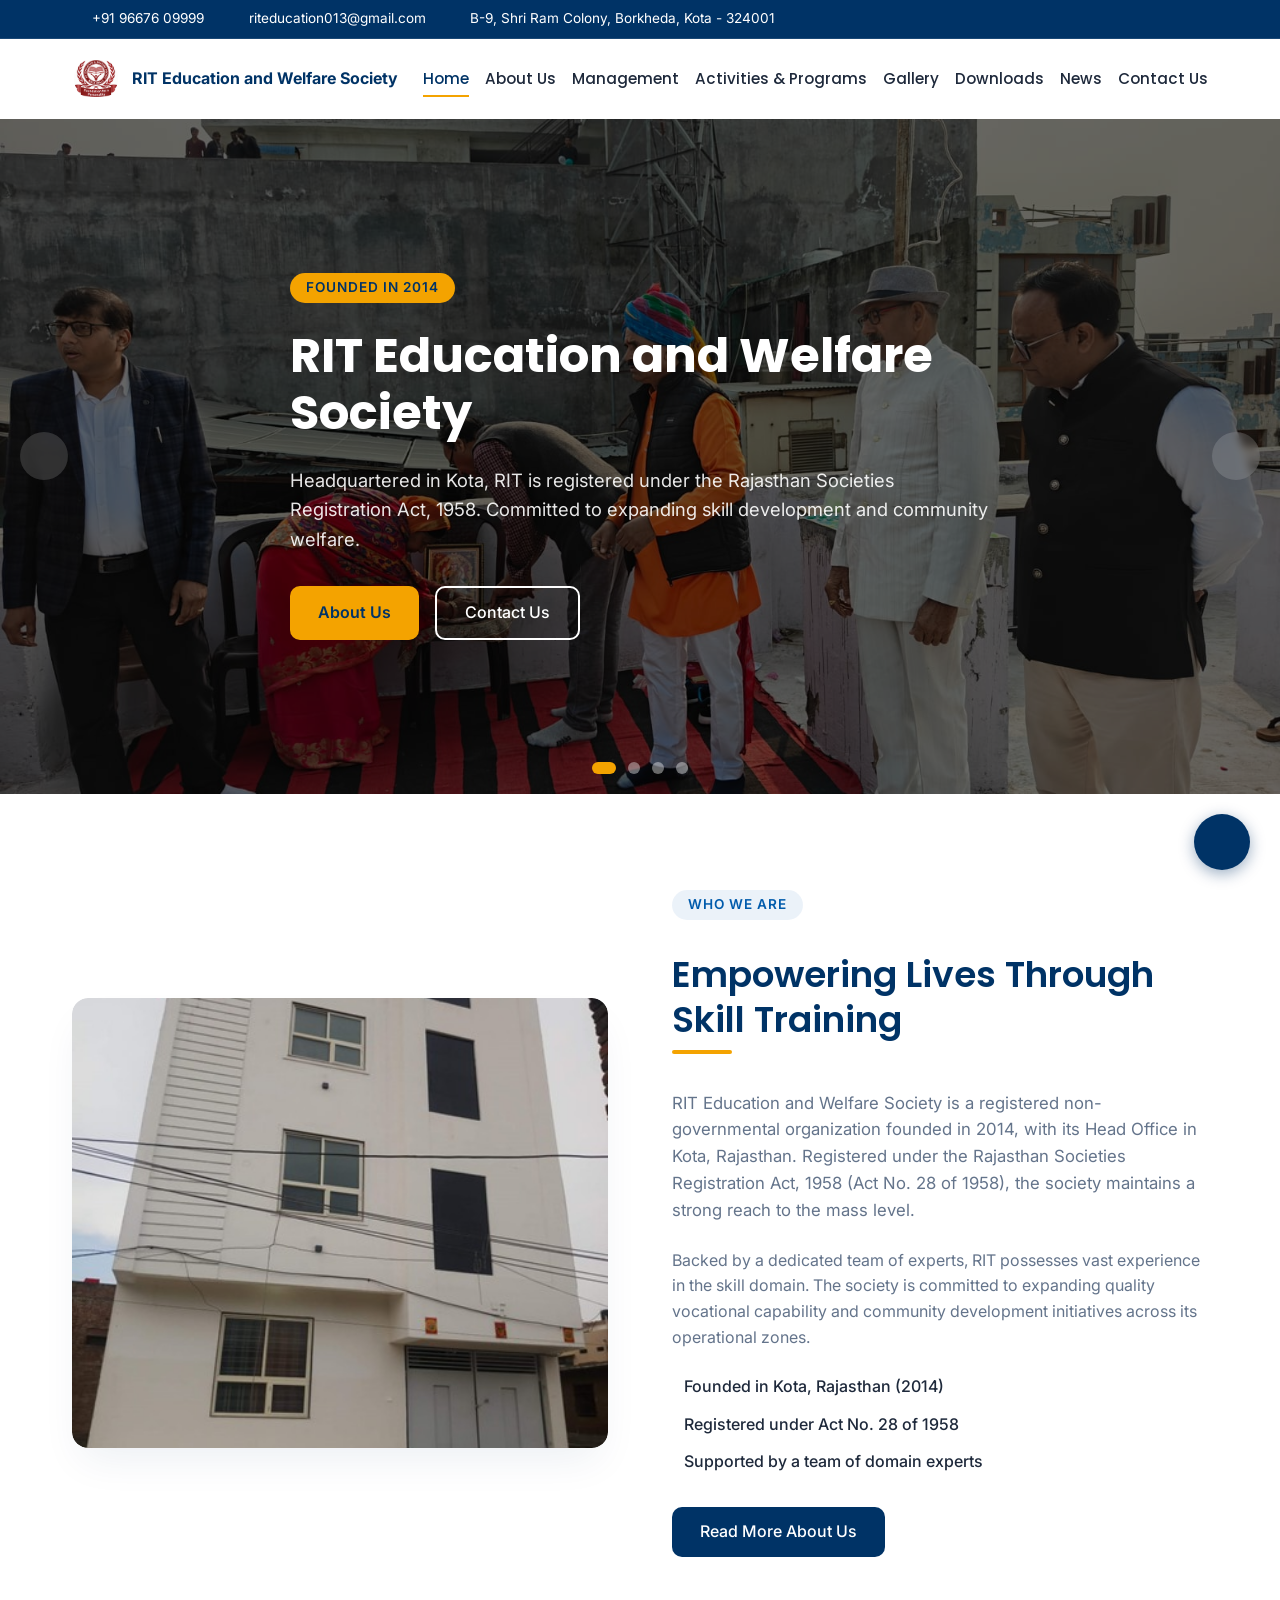
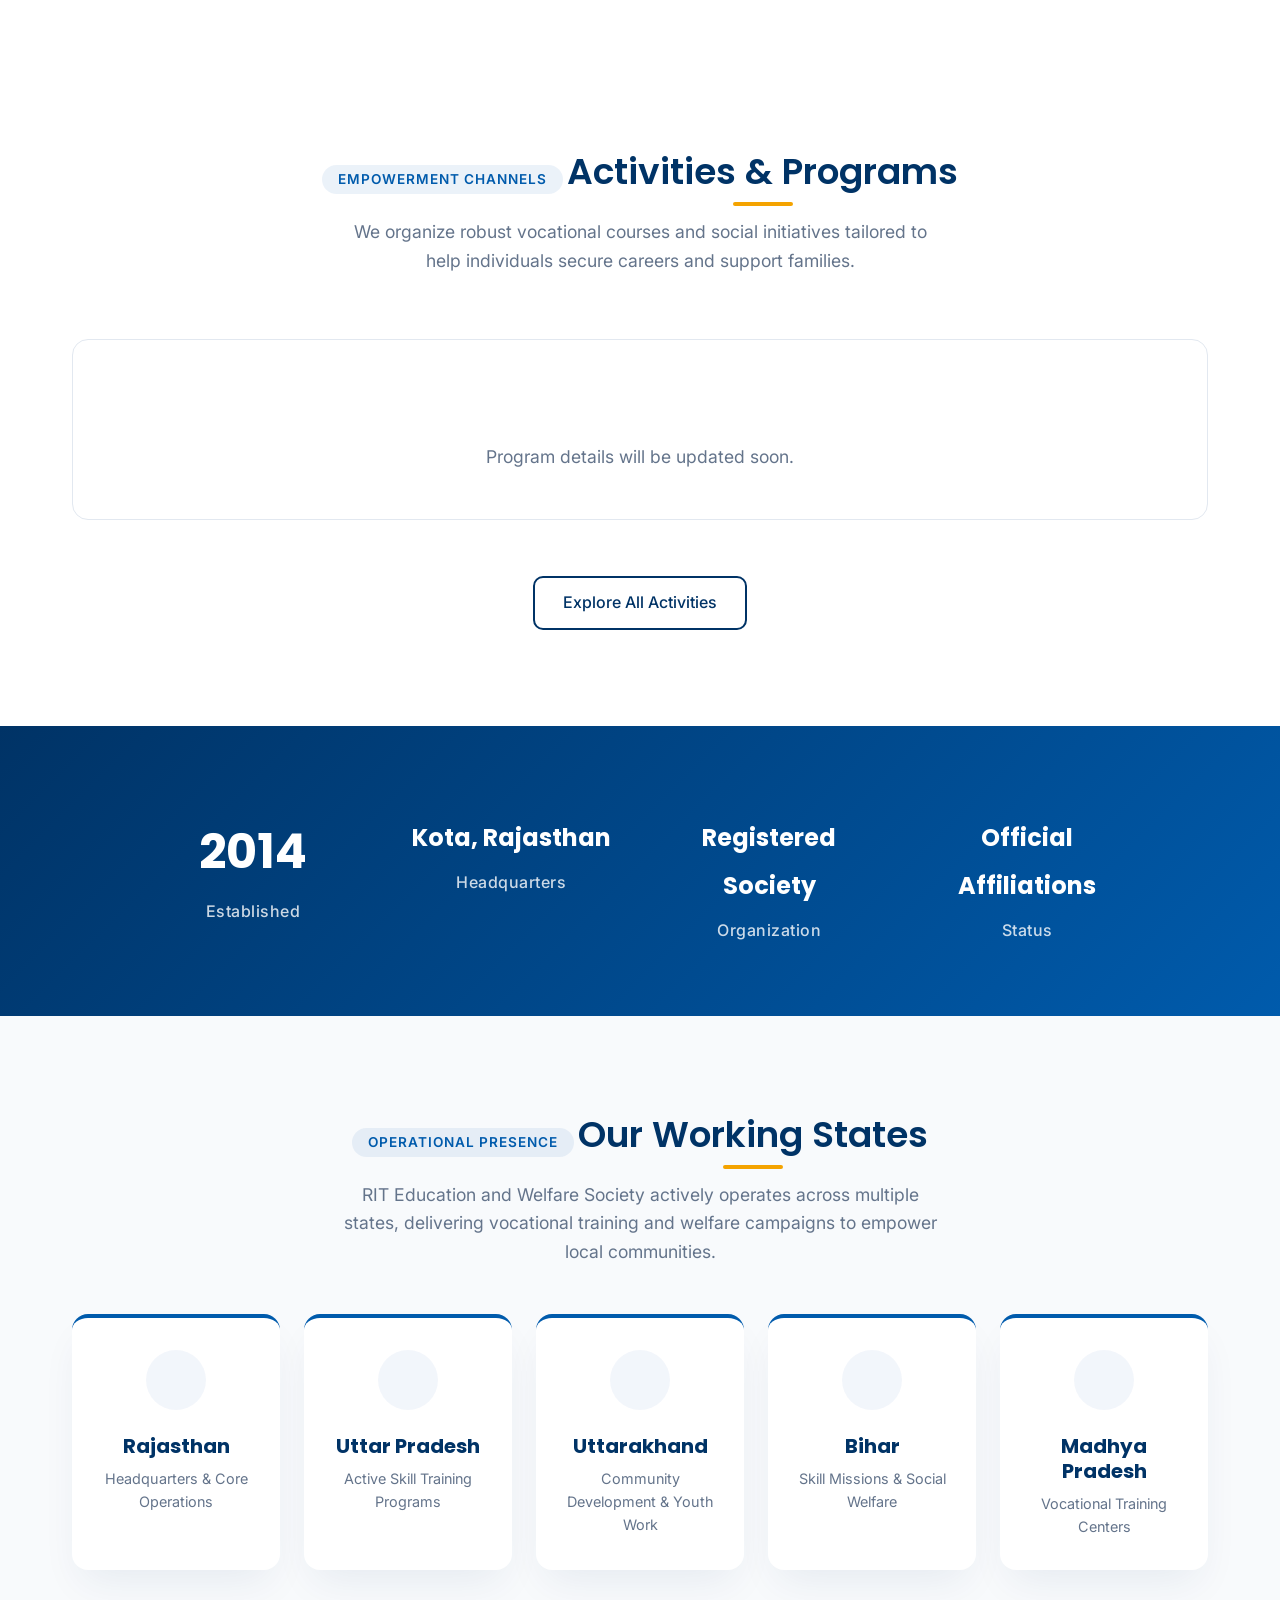
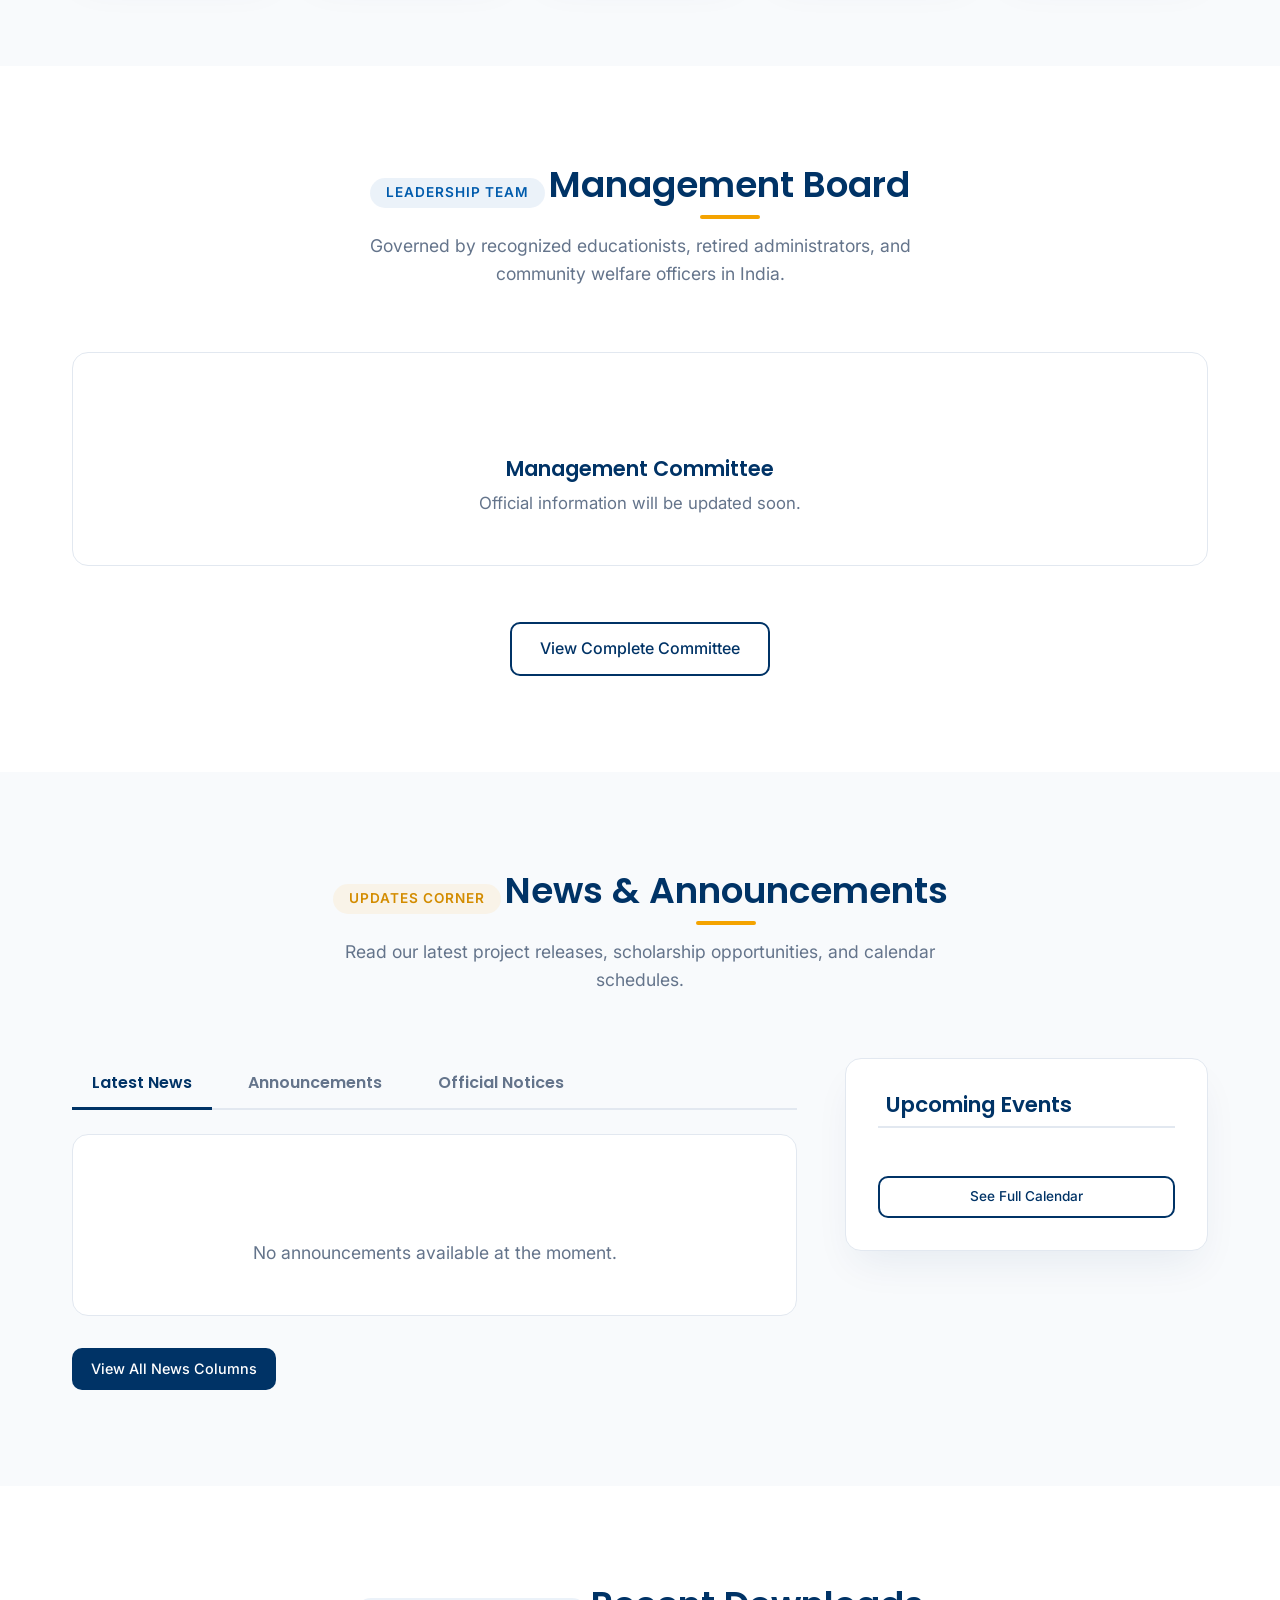
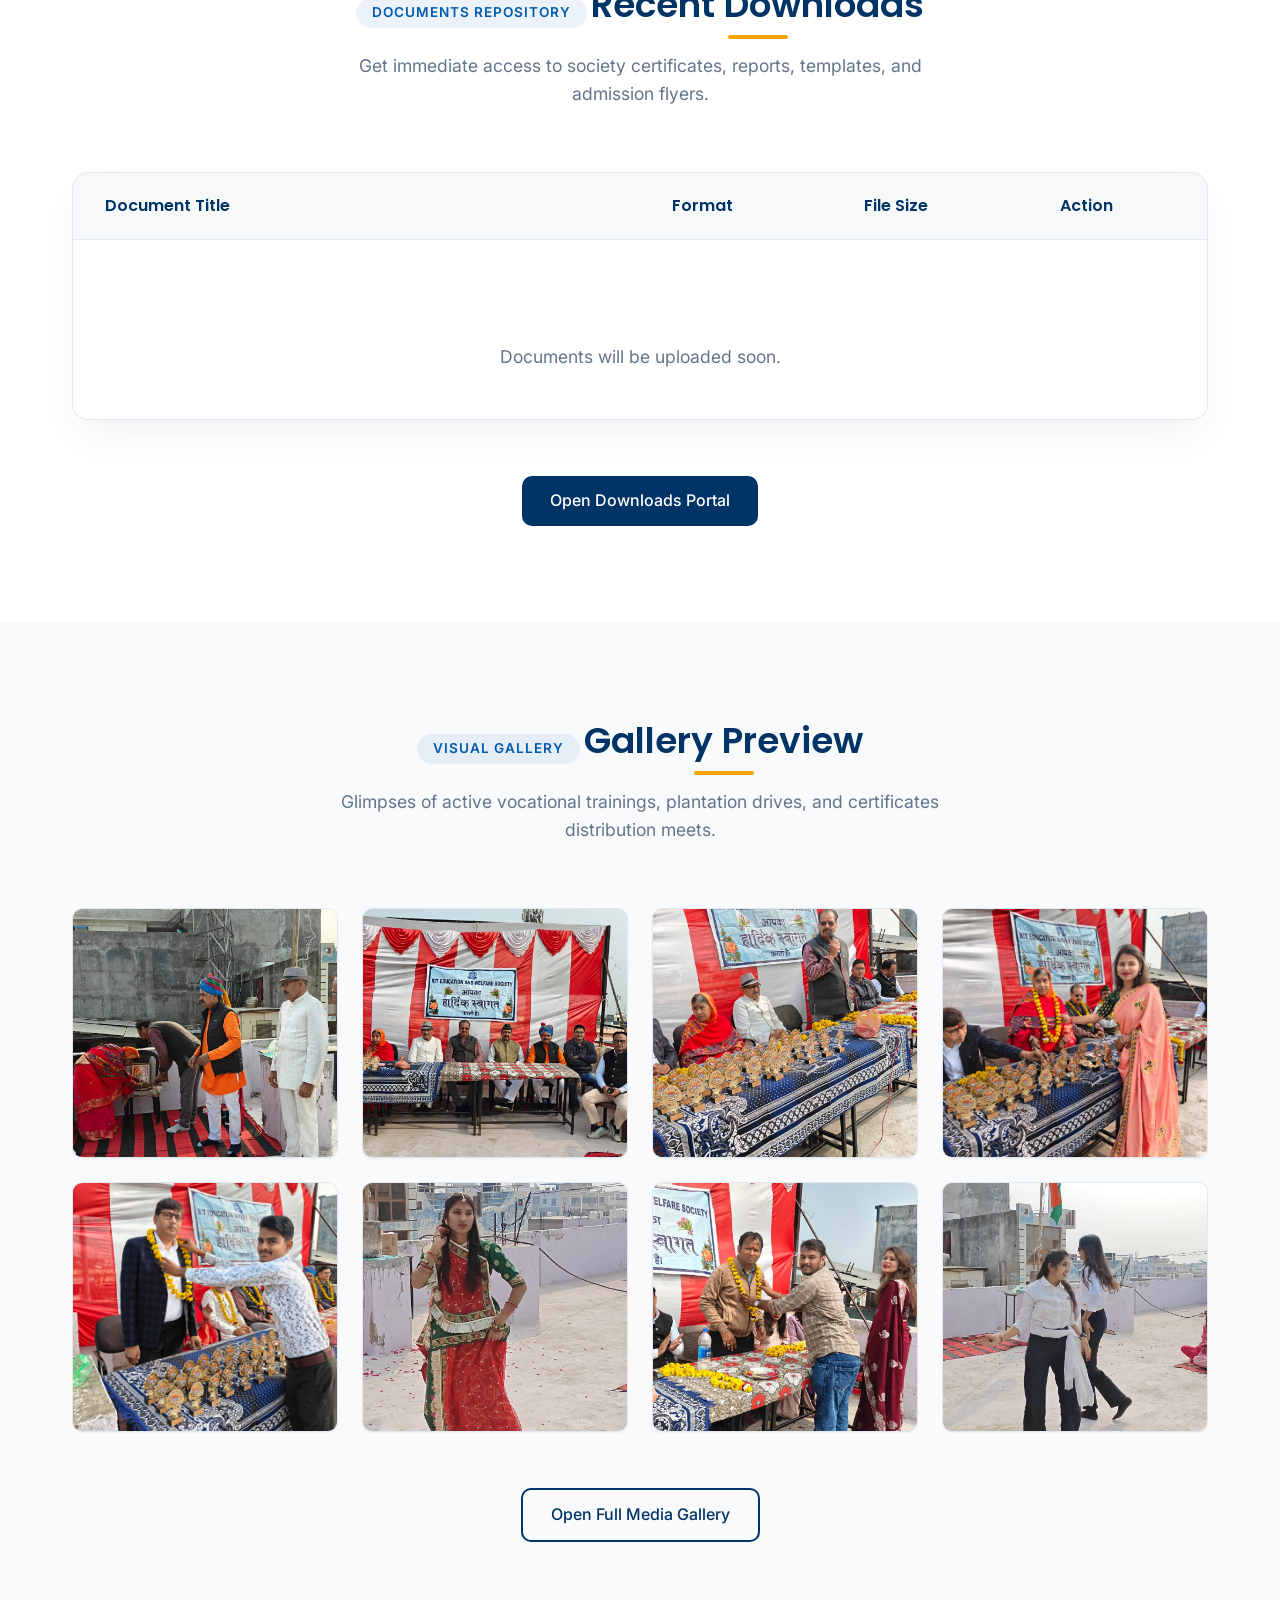
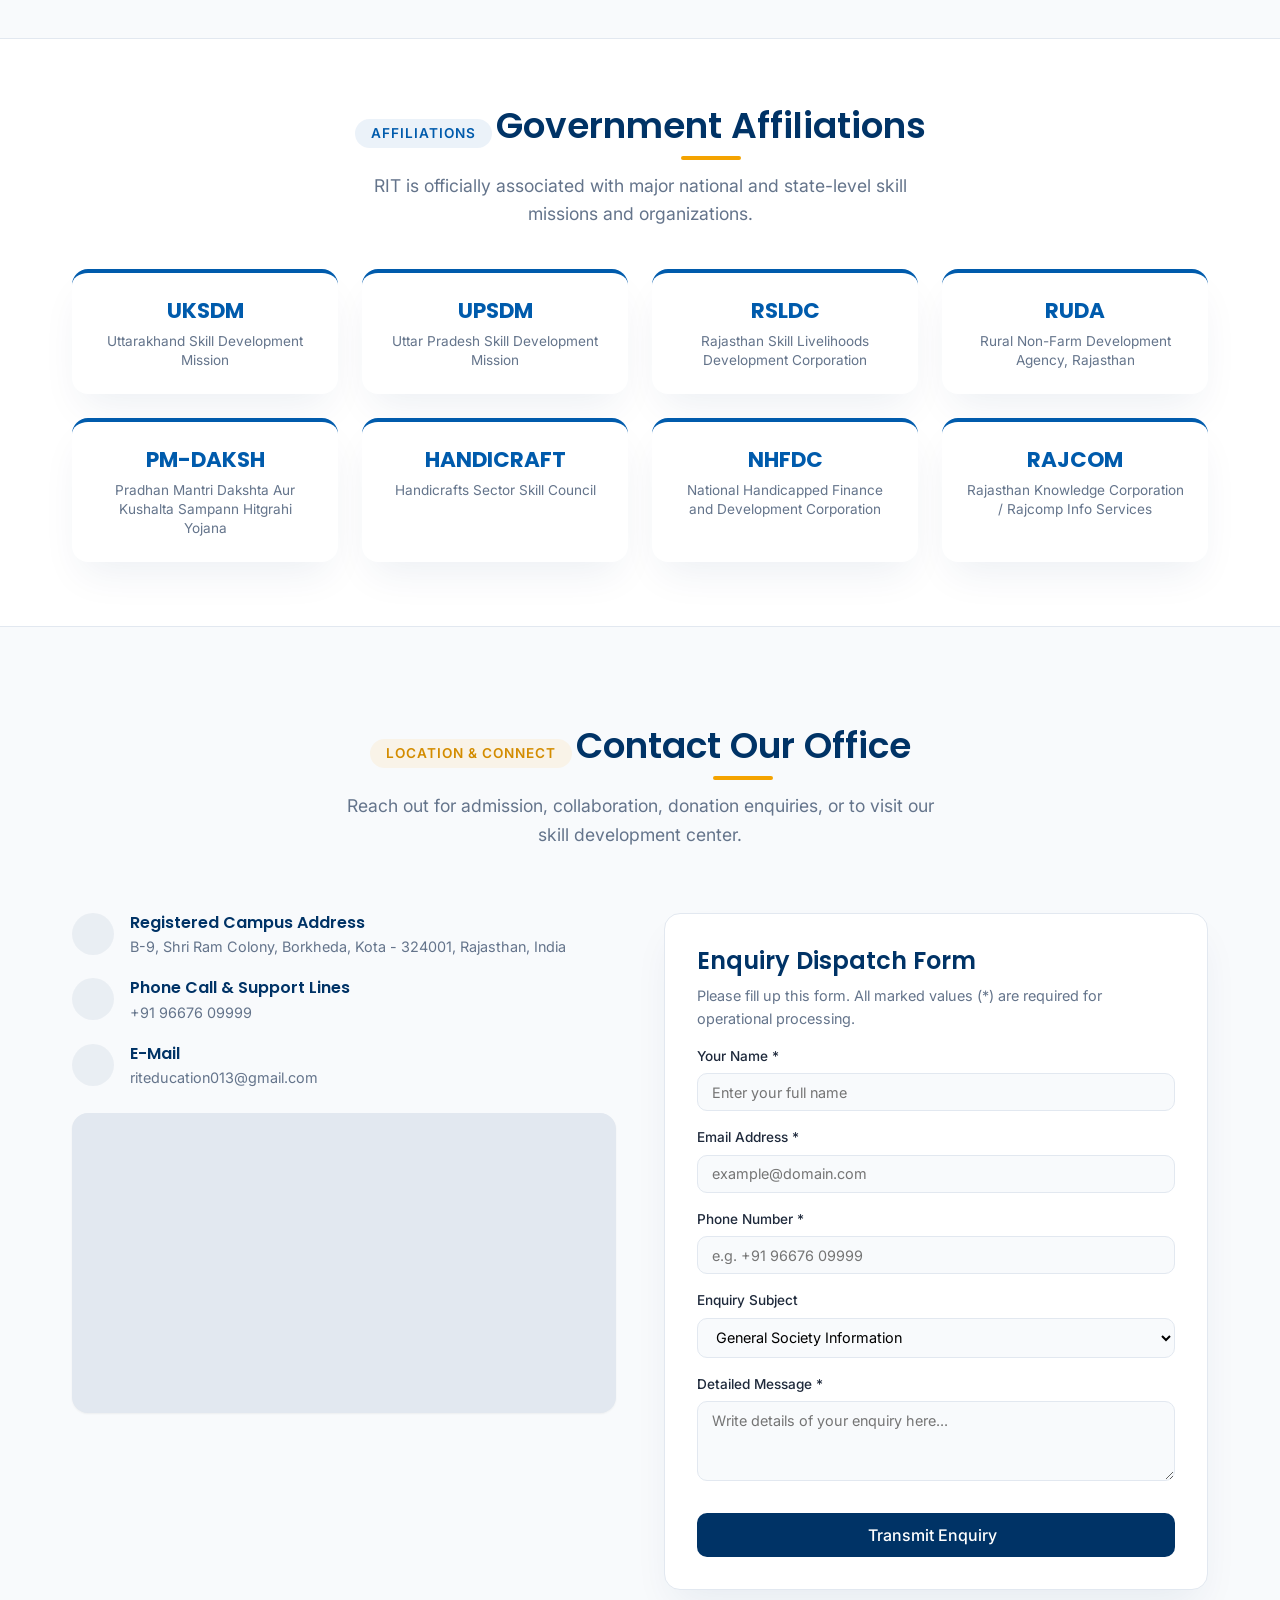
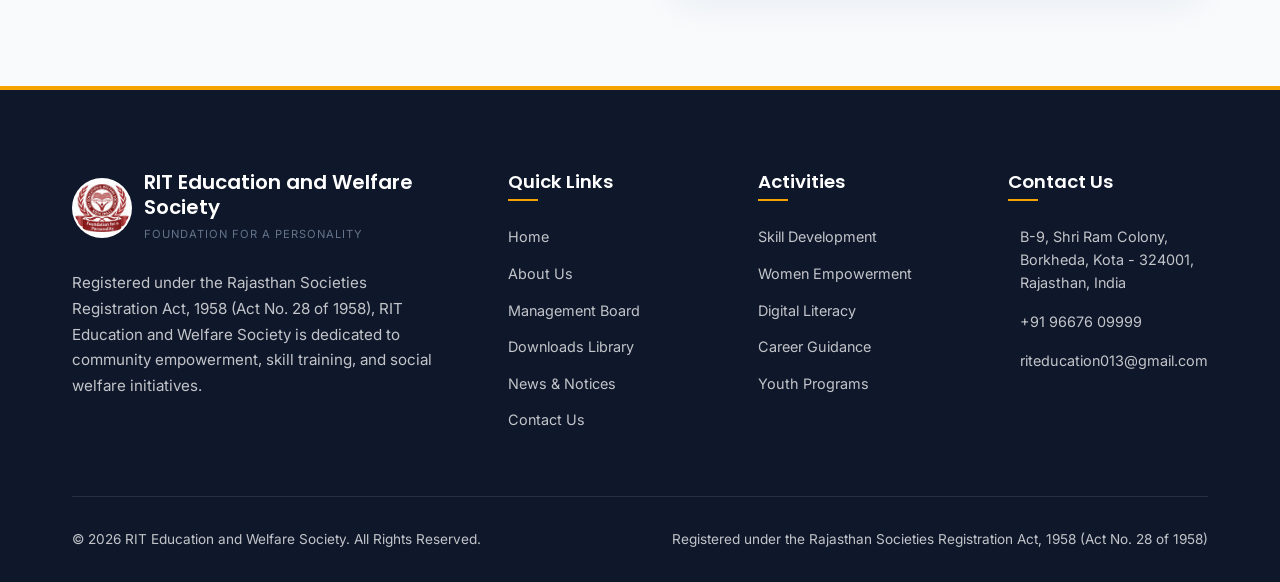
==== commit 114d2994: "QA Refinement: Standardize branding, update photos, simplify gallery, fix layout bugs, add slideshow" ====
--- a/index.html
+++ b/index.html
@@ -3,18 +3,26 @@
 <head>
   <meta charset="UTF-8">
   <meta name="viewport" content="width=device-width, initial-scale=1.0">
-  <title>RIT Education & Welfare Society - Indian Educational & Social Welfare Organization</title>
+  <title>RIT Education and Welfare Society - Kota, Rajasthan</title>
   
   <!-- SEO Meta Tags -->
-  <meta name="description" content="Official portal of RIT Education & Welfare Society, Delhi. Committed to expanding qualitative education, digital literacy, vocational skill training, and community welfare initiatives across India.">
-  <meta name="keywords" content="RIT Welfare Society, RIT Education, Skill Development, Women Empowerment, Digital Literacy, NGO India, Educational Welfare Society">
-  <meta name="author" content="RIT Education & Welfare Society">
+  <meta name="description" content="Official portal of RIT Education and Welfare Society, Kota. Registered under the Rajasthan Societies Registration Act, 1958, committed to skill development and community welfare.">
+  <meta name="keywords" content="RIT Education and Welfare Society, RIT Education, Skill Development, Women Empowerment, Digital Literacy, NGO India, Educational Welfare Society, Kota NGO">
+  <meta name="author" content="RIT Education and Welfare Society">
   <link rel="canonical" href="index.html">
+  <link rel="icon" type="image/png" href="assets/images/RIT%20logo%202.png">
   
   <!-- Open Graph Meta Tags (Social Media Integration) -->
-  <meta property="og:title" content="RIT Education & Welfare Society - Empowering Education, Building Communities">
-  <meta property="og:description" content="Promoting social welfare through computer literacy, health camps, and vocational courses. Find admission forms, audit reports, and active community projects.">
+  <meta property="og:title" content="RIT Education and Welfare Society - Empowering Communities through Skill Training">
+  <meta property="og:description" content="Official portal of RIT Education and Welfare Society. Founded in 2014, headquartered in Kota, Rajasthan.">
   <meta property="og:type" content="website">
+  <meta property="og:image" content="assets/images/RIT%20logo%202.png">
+
+  <!-- Twitter Meta Tags -->
+  <meta name="twitter:card" content="summary_large_image">
+  <meta name="twitter:title" content="RIT Education and Welfare Society - Empowering Communities through Skill Training">
+  <meta name="twitter:description" content="Official portal of RIT Education and Welfare Society. Founded in 2014, headquartered in Kota, Rajasthan.">
+  <meta name="twitter:image" content="assets/images/RIT%20logo%202.png">
   
   <!-- Stylesheets -->
   <link rel="stylesheet" href="assets/css/style.css">
@@ -36,36 +44,34 @@
   <section class="section section-bg" id="about">
     <div class="container">
       <div class="about-grid">
-        <div class="about-img-wrapper">
-          <img src="https://images.unsplash.com/photo-1524178232363-1fb2b075b655?auto=format&fit=crop&w=800&q=80" alt="Students studying in class" class="about-img" loading="lazy">
-          <div class="about-img-tag">
-            <span class="tag-num">15+</span>
-            <span class="tag-text">Years of Welfare</span>
-          </div>
+        <div class="about-img-wrapper about-slideshow" id="about-slideshow">
+          <img src="assets/images/photos/rit building.jpg" alt="RIT Education and Welfare Society Building" class="about-img active" style="object-fit: cover;" loading="lazy">
+          <img src="assets/images/photos/rit computer lab.jpg" alt="RIT Education and Welfare Society Computer Lab" class="about-img" style="object-fit: cover;" loading="lazy">
+          <img src="assets/images/photos/rit office.jpg" alt="RIT Education and Welfare Society Administrative Office" class="about-img" style="object-fit: cover;" loading="lazy">
         </div>
         <div class="about-content">
           <span class="hero-tag" style="background-color: rgba(0, 91, 172, 0.08); color: var(--secondary);">Who We Are</span>
-          <h2 class="section-title" style="text-align: left; margin-top: 0.5rem;">Empowering Lives Through Education</h2>
+          <h2 class="section-title" style="text-align: left; margin-top: 0.5rem;">Empowering Lives Through Skill Training</h2>
           <div class="section-title::after" style="left: 0; transform: none;"></div>
           <p class="about-text" style="font-size: 1.05rem; margin-top: 1.5rem;">
-            RIT Education & Welfare Society is a registered non-profit organization established in India, working extensively to bridge the socio-economic gaps through quality education and welfare campaigns.
+            RIT Education and Welfare Society is a registered non-governmental organization founded in 2014, with its Head Office in Kota, Rajasthan. Registered under the Rajasthan Societies Registration Act, 1958 (Act No. 28 of 1958), the society maintains a strong reach to the mass level.
           </p>
           <p class="about-text">
-            For over 15 years, our mission has centered on rural computer education, specialized job-oriented vocational training, child development, and women self-reliance initiatives. We strive to foster a supportive platform that helps local talents realize their potentials.
+            Backed by a dedicated team of experts, RIT possesses vast experience in the skill domain. The society is committed to expanding quality vocational capability and community development initiatives across its operational zones.
           </p>
           <ul class="about-bullets">
-            <li class="about-bullet-item"><i data-lucide="check-circle-2"></i> Governed by respected academics & social experts</li>
-            <li class="about-bullet-item"><i data-lucide="check-circle-2"></i> 80G and 12A tax exemption benefits for patrons</li>
-            <li class="about-bullet-item"><i data-lucide="check-circle-2"></i> Quality certified courses (ISO 9001:2015)</li>
+            <li class="about-bullet-item"><i data-lucide="check-circle-2"></i> Founded in Kota, Rajasthan (2014)</li>
+            <li class="about-bullet-item"><i data-lucide="check-circle-2"></i> Registered under Act No. 28 of 1958</li>
+            <li class="about-bullet-item"><i data-lucide="check-circle-2"></i> Supported by a team of domain experts</li>
           </ul>
-          <a href="about.html" class="btn btn-primary">Read Our Full History</a>
-        </div>
-      </div>
-    </div>
-  </section>
-
-  <!-- 5. Vision Mission Objectives -->
-  <section class="section">
+          <a href="about.html" class="btn btn-primary">Read More About Us</a>
+        </div>
+      </div>
+    </div>
+  </section>
+
+  <!-- 5. Vision Mission Objectives (Hidden until official content is received) -->
+  <section class="section" style="display: none;">
     <div class="container">
       <div class="section-title-wrapper">
         <span class="hero-tag" style="background-color: rgba(244, 163, 0, 0.08); color: var(--accent-hover);">Core Philosophy</span>
@@ -109,23 +115,23 @@
     </div>
   </section>
 
-  <!-- 7. Chairman / Secretary Message -->
-  <section class="section chairman-section">
+  <!-- 7. Chairman / Secretary Message (Hidden until official content is received) -->
+  <section class="section chairman-section" style="display: none;">
     <div class="container">
       <div class="chairman-card">
         <div class="chairman-photo-wrapper">
-          <img src="https://images.unsplash.com/photo-1472099645785-5658abf4ff4e?auto=format&fit=crop&w=400&q=80" alt="Shri. Ajay Kumar Gupta" class="chairman-photo" loading="lazy">
+          <img src="assets/images/logo.png" alt="RIT Logo" class="chairman-photo" loading="lazy">
           <h3 class="chairman-name">Shri. Ajay Kumar Gupta</h3>
           <p class="chairman-title">Chairman Message</p>
         </div>
         <div class="chairman-message-content">
           <div class="chairman-quote-icon">“</div>
           <p class="chairman-text">
-            "Education is not merely about acquiring degrees; it is the ultimate tool for character-building and social liberation. At RIT Education & Welfare Society, we work with the philosophy that our nation can only thrive when every girl is educated, every youth holds practical skills, and every village enjoys digital connectivity. Our team is committed to bringing institutional dignity and welfare integrity directly to grassroots India."
+            "Education is not merely about acquiring degrees; it is the ultimate tool for character-building and social liberation. At RIT Education and Welfare Society, we work with the philosophy that our nation can only thrive when every girl is educated, every youth holds practical skills, and every village enjoys digital connectivity. Our team is committed to bringing institutional dignity and welfare integrity directly to grassroots India."
           </p>
           <div class="chairman-sign-wrapper">
             <span style="font-family: 'Poppins', sans-serif; font-weight: 700; color: var(--primary); font-size: 1.1rem; border-bottom: 2px solid var(--accent); padding-bottom: 4px;">A. K. Gupta</span>
-            <span style="font-size: 0.85rem; color: var(--text-muted);">Chairman, RIT Society</span>
+            <span style="font-size: 0.85rem; color: var(--text-muted);">Chairman, RIT Education and Welfare Society</span>
           </div>
         </div>
       </div>
@@ -135,26 +141,79 @@
   <!-- 8. Statistics Counter -->
   <section class="section stats-section">
     <div class="container">
-      <div class="stats-grid">
+      <div class="stats-grid" style="grid-template-columns: repeat(auto-fit, minmax(220px, 1fr)); max-width: 1000px; margin: 0 auto;">
         <div class="stats-item">
-          <div class="stats-icon-wrapper"><i data-lucide="graduation-cap"></i></div>
-          <span class="stats-num" data-target="5000+">0+</span>
-          <span class="stats-label">Students Benefited</span>
+          <div class="stats-icon-wrapper"><i data-lucide="calendar"></i></div>
+          <span class="stats-num" data-target="2014">2014</span>
+          <span class="stats-label">Established</span>
         </div>
         <div class="stats-item">
-          <div class="stats-icon-wrapper"><i data-lucide="book-open"></i></div>
-          <span class="stats-num" data-target="250+">0+</span>
-          <span class="stats-label">Programs Executed</span>
+          <div class="stats-icon-wrapper"><i data-lucide="map-pin"></i></div>
+          <span class="stats-num" style="font-size: 1.5rem; line-height: 2;" data-target="Kota, Rajasthan">Kota, Rajasthan</span>
+          <span class="stats-label">Headquarters</span>
         </div>
         <div class="stats-item">
-          <div class="stats-icon-wrapper"><i data-lucide="globe-2"></i></div>
-          <span class="stats-num" data-target="50+">0+</span>
-          <span class="stats-label">Communities Served</span>
+          <div class="stats-icon-wrapper"><i data-lucide="file-text"></i></div>
+          <span class="stats-num" style="font-size: 1.5rem; line-height: 2;" data-target="Registered Society">Registered Society</span>
+          <span class="stats-label">Organization</span>
         </div>
         <div class="stats-item">
           <div class="stats-icon-wrapper"><i data-lucide="award"></i></div>
-          <span class="stats-num" data-target="15+">0+</span>
-          <span class="stats-label">Years of Service</span>
+          <span class="stats-num" style="font-size: 1.5rem; line-height: 2;" data-target="Official Affiliations">Official Affiliations</span>
+          <span class="stats-label">Status</span>
+        </div>
+      </div>
+    </div>
+  </section>
+
+  <!-- Working States Section -->
+  <section class="section">
+    <div class="container">
+      <div class="section-title-wrapper" style="margin-bottom: 3rem; text-align: center;">
+        <span class="hero-tag" style="background-color: rgba(0, 91, 172, 0.08); color: var(--secondary);">Operational Presence</span>
+        <h2 class="section-title">Our Working States</h2>
+        <p class="section-subtitle">RIT Education and Welfare Society actively operates across multiple states, delivering vocational training and welfare campaigns to empower local communities.</p>
+      </div>
+      <div class="cards-grid" style="grid-template-columns: repeat(auto-fit, minmax(180px, 1fr)); gap: 1.5rem;">
+        <!-- Rajasthan Card -->
+        <div class="vmo-card" style="text-align: center; padding: 2rem 1.5rem; border-top: 4px solid var(--secondary); transition: var(--transition-normal);">
+          <div style="background-color: rgba(0, 91, 172, 0.05); width: 60px; height: 60px; border-radius: 50%; display: flex; align-items: center; justify-content: center; margin: 0 auto 1.5rem;">
+            <i data-lucide="map-pin" style="color: var(--secondary); width: 24px; height: 24px;"></i>
+          </div>
+          <h3 style="color: var(--primary); font-size: 1.25rem; font-weight: 700; margin-bottom: 0.5rem;">Rajasthan</h3>
+          <p style="color: var(--text-muted); font-size: 0.9rem; margin: 0;">Headquarters & Core Operations</p>
+        </div>
+        <!-- Uttar Pradesh Card -->
+        <div class="vmo-card" style="text-align: center; padding: 2rem 1.5rem; border-top: 4px solid var(--secondary); transition: var(--transition-normal);">
+          <div style="background-color: rgba(0, 91, 172, 0.05); width: 60px; height: 60px; border-radius: 50%; display: flex; align-items: center; justify-content: center; margin: 0 auto 1.5rem;">
+            <i data-lucide="map-pin" style="color: var(--secondary); width: 24px; height: 24px;"></i>
+          </div>
+          <h3 style="color: var(--primary); font-size: 1.25rem; font-weight: 700; margin-bottom: 0.5rem;">Uttar Pradesh</h3>
+          <p style="color: var(--text-muted); font-size: 0.9rem; margin: 0;">Active Skill Training Programs</p>
+        </div>
+        <!-- Uttarakhand Card -->
+        <div class="vmo-card" style="text-align: center; padding: 2rem 1.5rem; border-top: 4px solid var(--secondary); transition: var(--transition-normal);">
+          <div style="background-color: rgba(0, 91, 172, 0.05); width: 60px; height: 60px; border-radius: 50%; display: flex; align-items: center; justify-content: center; margin: 0 auto 1.5rem;">
+            <i data-lucide="map-pin" style="color: var(--secondary); width: 24px; height: 24px;"></i>
+          </div>
+          <h3 style="color: var(--primary); font-size: 1.25rem; font-weight: 700; margin-bottom: 0.5rem;">Uttarakhand</h3>
+          <p style="color: var(--text-muted); font-size: 0.9rem; margin: 0;">Community Development & Youth Work</p>
+        </div>
+        <!-- Bihar Card -->
+        <div class="vmo-card" style="text-align: center; padding: 2rem 1.5rem; border-top: 4px solid var(--secondary); transition: var(--transition-normal);">
+          <div style="background-color: rgba(0, 91, 172, 0.05); width: 60px; height: 60px; border-radius: 50%; display: flex; align-items: center; justify-content: center; margin: 0 auto 1.5rem;">
+            <i data-lucide="map-pin" style="color: var(--secondary); width: 24px; height: 24px;"></i>
+          </div>
+          <h3 style="color: var(--primary); font-size: 1.25rem; font-weight: 700; margin-bottom: 0.5rem;">Bihar</h3>
+          <p style="color: var(--text-muted); font-size: 0.9rem; margin: 0;">Skill Missions & Social Welfare</p>
+        </div>
+        <!-- Madhya Pradesh Card -->
+        <div class="vmo-card" style="text-align: center; padding: 2rem 1.5rem; border-top: 4px solid var(--secondary); transition: var(--transition-normal);">
+          <div style="background-color: rgba(0, 91, 172, 0.05); width: 60px; height: 60px; border-radius: 50%; display: flex; align-items: center; justify-content: center; margin: 0 auto 1.5rem;">
+            <i data-lucide="map-pin" style="color: var(--secondary); width: 24px; height: 24px;"></i>
+          </div>
+          <h3 style="color: var(--primary); font-size: 1.25rem; font-weight: 700; margin-bottom: 0.5rem;">Madhya Pradesh</h3>
+          <p style="color: var(--text-muted); font-size: 0.9rem; margin: 0;">Vocational Training Centers</p>
         </div>
       </div>
     </div>
@@ -267,7 +326,6 @@
       <img id="lightbox-img" src="" alt="Zoomed view" class="lightbox-img">
       <div class="lightbox-caption">
         <h4 id="lightbox-title">Image Title</h4>
-        <span id="lightbox-category">Category</span>
       </div>
     </div>
   </div>
@@ -275,20 +333,43 @@
   <!-- 13. Partners / Collaborations -->
   <section class="partners-section">
     <div class="container">
-      <div class="partners-slider-wrapper">
-        <div class="partners-slider">
-          <!-- Double items for continuous loop scrolling -->
-          <img src="https://images.unsplash.com/photo-1599305445671-ac2c0c1d3b0c?auto=format&fit=crop&w=150&h=80&q=80" alt="Partner Logo" class="partner-logo">
-          <img src="https://images.unsplash.com/photo-1599305445671-ac2c0c1d3b0c?auto=format&fit=crop&w=150&h=80&q=80" alt="Partner Logo" class="partner-logo">
-          <img src="https://images.unsplash.com/photo-1599305445671-ac2c0c1d3b0c?auto=format&fit=crop&w=150&h=80&q=80" alt="Partner Logo" class="partner-logo">
-          <img src="https://images.unsplash.com/photo-1599305445671-ac2c0c1d3b0c?auto=format&fit=crop&w=150&h=80&q=80" alt="Partner Logo" class="partner-logo">
-          <img src="https://images.unsplash.com/photo-1599305445671-ac2c0c1d3b0c?auto=format&fit=crop&w=150&h=80&q=80" alt="Partner Logo" class="partner-logo">
-          <!-- Repeat -->
-          <img src="https://images.unsplash.com/photo-1599305445671-ac2c0c1d3b0c?auto=format&fit=crop&w=150&h=80&q=80" alt="Partner Logo" class="partner-logo">
-          <img src="https://images.unsplash.com/photo-1599305445671-ac2c0c1d3b0c?auto=format&fit=crop&w=150&h=80&q=80" alt="Partner Logo" class="partner-logo">
-          <img src="https://images.unsplash.com/photo-1599305445671-ac2c0c1d3b0c?auto=format&fit=crop&w=150&h=80&q=80" alt="Partner Logo" class="partner-logo">
-          <img src="https://images.unsplash.com/photo-1599305445671-ac2c0c1d3b0c?auto=format&fit=crop&w=150&h=80&q=80" alt="Partner Logo" class="partner-logo">
-          <img src="https://images.unsplash.com/photo-1599305445671-ac2c0c1d3b0c?auto=format&fit=crop&w=150&h=80&q=80" alt="Partner Logo" class="partner-logo">
+      <div class="section-title-wrapper" style="margin-bottom: 2.5rem; text-align: center;">
+        <span class="hero-tag" style="background-color: rgba(0, 91, 172, 0.08); color: var(--secondary);">Affiliations</span>
+        <h2 class="section-title">Government Affiliations</h2>
+        <p class="section-subtitle">RIT is officially associated with major national and state-level skill missions and organizations.</p>
+      </div>
+      <div style="display: grid; grid-template-columns: repeat(auto-fit, minmax(220px, 1fr)); gap: 1.5rem; justify-content: center; align-items: stretch;">
+        <div class="vmo-card" style="padding: 1.5rem; text-align: center; border-top: 4px solid var(--secondary); margin-bottom: 0;">
+          <h3 style="color: var(--secondary); font-size: 1.35rem; margin-bottom: 0.5rem; font-weight: 700;">UKSDM</h3>
+          <p style="font-size: 0.85rem; color: var(--text-muted); line-height: 1.4; margin: 0;">Uttarakhand Skill Development Mission</p>
+        </div>
+        <div class="vmo-card" style="padding: 1.5rem; text-align: center; border-top: 4px solid var(--secondary); margin-bottom: 0;">
+          <h3 style="color: var(--secondary); font-size: 1.35rem; margin-bottom: 0.5rem; font-weight: 700;">UPSDM</h3>
+          <p style="font-size: 0.85rem; color: var(--text-muted); line-height: 1.4; margin: 0;">Uttar Pradesh Skill Development Mission</p>
+        </div>
+        <div class="vmo-card" style="padding: 1.5rem; text-align: center; border-top: 4px solid var(--secondary); margin-bottom: 0;">
+          <h3 style="color: var(--secondary); font-size: 1.35rem; margin-bottom: 0.5rem; font-weight: 700;">RSLDC</h3>
+          <p style="font-size: 0.85rem; color: var(--text-muted); line-height: 1.4; margin: 0;">Rajasthan Skill Livelihoods Development Corporation</p>
+        </div>
+        <div class="vmo-card" style="padding: 1.5rem; text-align: center; border-top: 4px solid var(--secondary); margin-bottom: 0;">
+          <h3 style="color: var(--secondary); font-size: 1.35rem; margin-bottom: 0.5rem; font-weight: 700;">RUDA</h3>
+          <p style="font-size: 0.85rem; color: var(--text-muted); line-height: 1.4; margin: 0;">Rural Non-Farm Development Agency, Rajasthan</p>
+        </div>
+        <div class="vmo-card" style="padding: 1.5rem; text-align: center; border-top: 4px solid var(--secondary); margin-bottom: 0;">
+          <h3 style="color: var(--secondary); font-size: 1.35rem; margin-bottom: 0.5rem; font-weight: 700;">PM-DAKSH</h3>
+          <p style="font-size: 0.85rem; color: var(--text-muted); line-height: 1.4; margin: 0;">Pradhan Mantri Dakshta Aur Kushalta Sampann Hitgrahi Yojana</p>
+        </div>
+        <div class="vmo-card" style="padding: 1.5rem; text-align: center; border-top: 4px solid var(--secondary); margin-bottom: 0;">
+          <h3 style="color: var(--secondary); font-size: 1.35rem; margin-bottom: 0.5rem; font-weight: 700;">HANDICRAFT</h3>
+          <p style="font-size: 0.85rem; color: var(--text-muted); line-height: 1.4; margin: 0;">Handicrafts Sector Skill Council</p>
+        </div>
+        <div class="vmo-card" style="padding: 1.5rem; text-align: center; border-top: 4px solid var(--secondary); margin-bottom: 0;">
+          <h3 style="color: var(--secondary); font-size: 1.35rem; margin-bottom: 0.5rem; font-weight: 700;">NHFDC</h3>
+          <p style="font-size: 0.85rem; color: var(--text-muted); line-height: 1.4; margin: 0;">National Handicapped Finance and Development Corporation</p>
+        </div>
+        <div class="vmo-card" style="padding: 1.5rem; text-align: center; border-top: 4px solid var(--secondary); margin-bottom: 0;">
+          <h3 style="color: var(--secondary); font-size: 1.35rem; margin-bottom: 0.5rem; font-weight: 700;">RAJCOM</h3>
+          <p style="font-size: 0.85rem; color: var(--text-muted); line-height: 1.4; margin: 0;">Rajasthan Knowledge Corporation / Rajcomp Info Services</p>
         </div>
       </div>
     </div>
@@ -322,7 +403,7 @@
             <div class="contact-detail-card">
               <div class="contact-detail-icon"><i data-lucide="mail"></i></div>
               <div class="contact-detail-info">
-                <h4>Official Mailing Coordinates</h4>
+                <h4>E-Mail</h4>
                 <p>riteducation013@gmail.com</p>
               </div>
             </div>
@@ -339,7 +420,7 @@
         </div>
         <div class="contact-form-wrapper">
           <h3 style="color: var(--primary); font-size: 1.5rem; margin-bottom: 0.5rem;">Enquiry Dispatch Form</h3>
-          <p style="color: var(--text-muted); font-size: 0.9rem; margin-bottom: 2rem;">Please fill up this form. All marked values (*) are required for operational processing.</p>
+          <p style="color: var(--text-muted); font-size: 0.9rem; margin-bottom: 1rem;">Please fill up this form. All marked values (*) are required for operational processing.</p>
           <form class="contact-form" id="contact-form">
             <div class="form-group">
               <label for="name">Your Name *</label>
@@ -382,8 +463,8 @@
   <!-- Lucide Script -->
   <script src="https://unpkg.com/lucide@latest"></script>
   <!-- Data Store & Components Loader -->
-  <script src="assets/js/data.js"></script>
-  <script src="assets/js/components.js"></script>
-  <script src="assets/js/main.js"></script>
+  <script src="assets/js/data.js?v=2.0.0"></script>
+  <script src="assets/js/components.js?v=2.0.0"></script>
+  <script src="assets/js/main.js?v=2.0.0"></script>
 </body>
 </html>
--- a/assets/css/style.css
+++ b/assets/css/style.css
@@ -323,10 +323,11 @@
 }
 
 .nav-title {
-  font-size: 1.25rem;
+  font-size: 1rem;
   font-weight: 700;
   color: var(--primary);
-  line-height: 1.1;
+  line-height: 1.2;
+  white-space: nowrap;
 }
 
 .nav-subtitle {
@@ -338,8 +339,9 @@
 
 .nav-menu {
   display: flex;
-  gap: 1.5rem;
+  gap: 1rem;
   list-style: none;
+  align-items: center;
 }
 
 .nav-link {
@@ -349,6 +351,7 @@
   color: var(--text-dark);
   padding: 0.5rem 0;
   position: relative;
+  white-space: nowrap;
 }
 
 .nav-link::after {
@@ -525,6 +528,35 @@
   object-fit: cover;
   width: 100%;
   height: 450px;
+}
+
+.about-slideshow {
+  position: relative;
+  height: 450px;
+  border-radius: var(--radius-lg);
+  overflow: hidden;
+  box-shadow: var(--shadow-premium);
+}
+
+.about-slideshow .about-img {
+  position: absolute;
+  top: 0;
+  left: 0;
+  width: 100%;
+  height: 100%;
+  opacity: 0;
+  transition: opacity 1.2s ease-in-out;
+  box-shadow: none;
+}
+
+.about-slideshow .about-img.active {
+  opacity: 1;
+}
+
+@media (max-width: 768px) {
+  .about-slideshow {
+    height: 300px;
+  }
 }
 
 .about-img-tag {
@@ -1446,34 +1478,34 @@
 .contact-grid {
   display: grid;
   grid-template-columns: 1fr 1fr;
-  gap: 4rem;
-  align-items: stretch;
+  gap: 3rem;
+  align-items: start;
 }
 
 .contact-info-panel {
   display: flex;
   flex-direction: column;
-  justify-content: space-between;
+  justify-content: flex-start;
 }
 
 .contact-details-list {
   display: flex;
   flex-direction: column;
-  gap: 1.75rem;
-  margin-bottom: 3rem;
+  gap: 1.25rem;
+  margin-bottom: 1.5rem;
 }
 
 .contact-detail-card {
   display: flex;
-  gap: 1.25rem;
+  gap: 1rem;
   align-items: flex-start;
 }
 
 .contact-detail-icon {
   background-color: rgba(0, 51, 102, 0.06);
   color: var(--primary);
-  width: 48px;
-  height: 48px;
+  width: 42px;
+  height: 42px;
   border-radius: 50%;
   display: flex;
   align-items: center;
@@ -1482,14 +1514,14 @@
 }
 
 .contact-detail-info h4 {
-  font-size: 1.05rem;
-  margin-bottom: 0.25rem;
+  font-size: 1rem;
+  margin-bottom: 0.15rem;
   color: var(--primary);
 }
 
 .contact-detail-info p {
   color: var(--text-muted);
-  font-size: 0.95rem;
+  font-size: 0.9rem;
 }
 
 .contact-map-placeholder {
@@ -1509,7 +1541,7 @@
 
 .contact-form-wrapper {
   background-color: var(--bg-card);
-  padding: 3rem;
+  padding: 2rem;
   border-radius: var(--radius-lg);
   box-shadow: var(--shadow-premium);
   border: 1px solid var(--border);
@@ -1518,17 +1550,17 @@
 .contact-form {
   display: flex;
   flex-direction: column;
-  gap: 1.5rem;
+  gap: 1rem;
 }
 
 .form-group {
   display: flex;
   flex-direction: column;
-  gap: 0.5rem;
+  gap: 0.35rem;
 }
 
 .form-group label {
-  font-size: 0.9rem;
+  font-size: 0.85rem;
   font-weight: 500;
   color: var(--text-dark);
 }
@@ -1536,8 +1568,8 @@
 .form-control {
   border: 1px solid var(--border);
   border-radius: var(--radius-md);
-  padding: 0.75rem 1rem;
-  font-size: 0.95rem;
+  padding: 0.6rem 0.85rem;
+  font-size: 0.9rem;
   background-color: var(--bg-main);
   transition: var(--transition-normal);
 }
@@ -1551,7 +1583,7 @@
 
 textarea.form-control {
   resize: vertical;
-  min-height: 120px;
+  min-height: 80px;
 }
 
 /* 16. Footer Styles */
@@ -2092,3 +2124,13 @@
     padding: 1.5rem;
   }
 }
+
+/* Visible Focus States for Accessibility */
+a:focus-visible,
+button:focus-visible,
+input:focus-visible,
+select:focus-visible,
+textarea:focus-visible {
+  outline: 3px solid var(--accent);
+  outline-offset: 3px;
+}
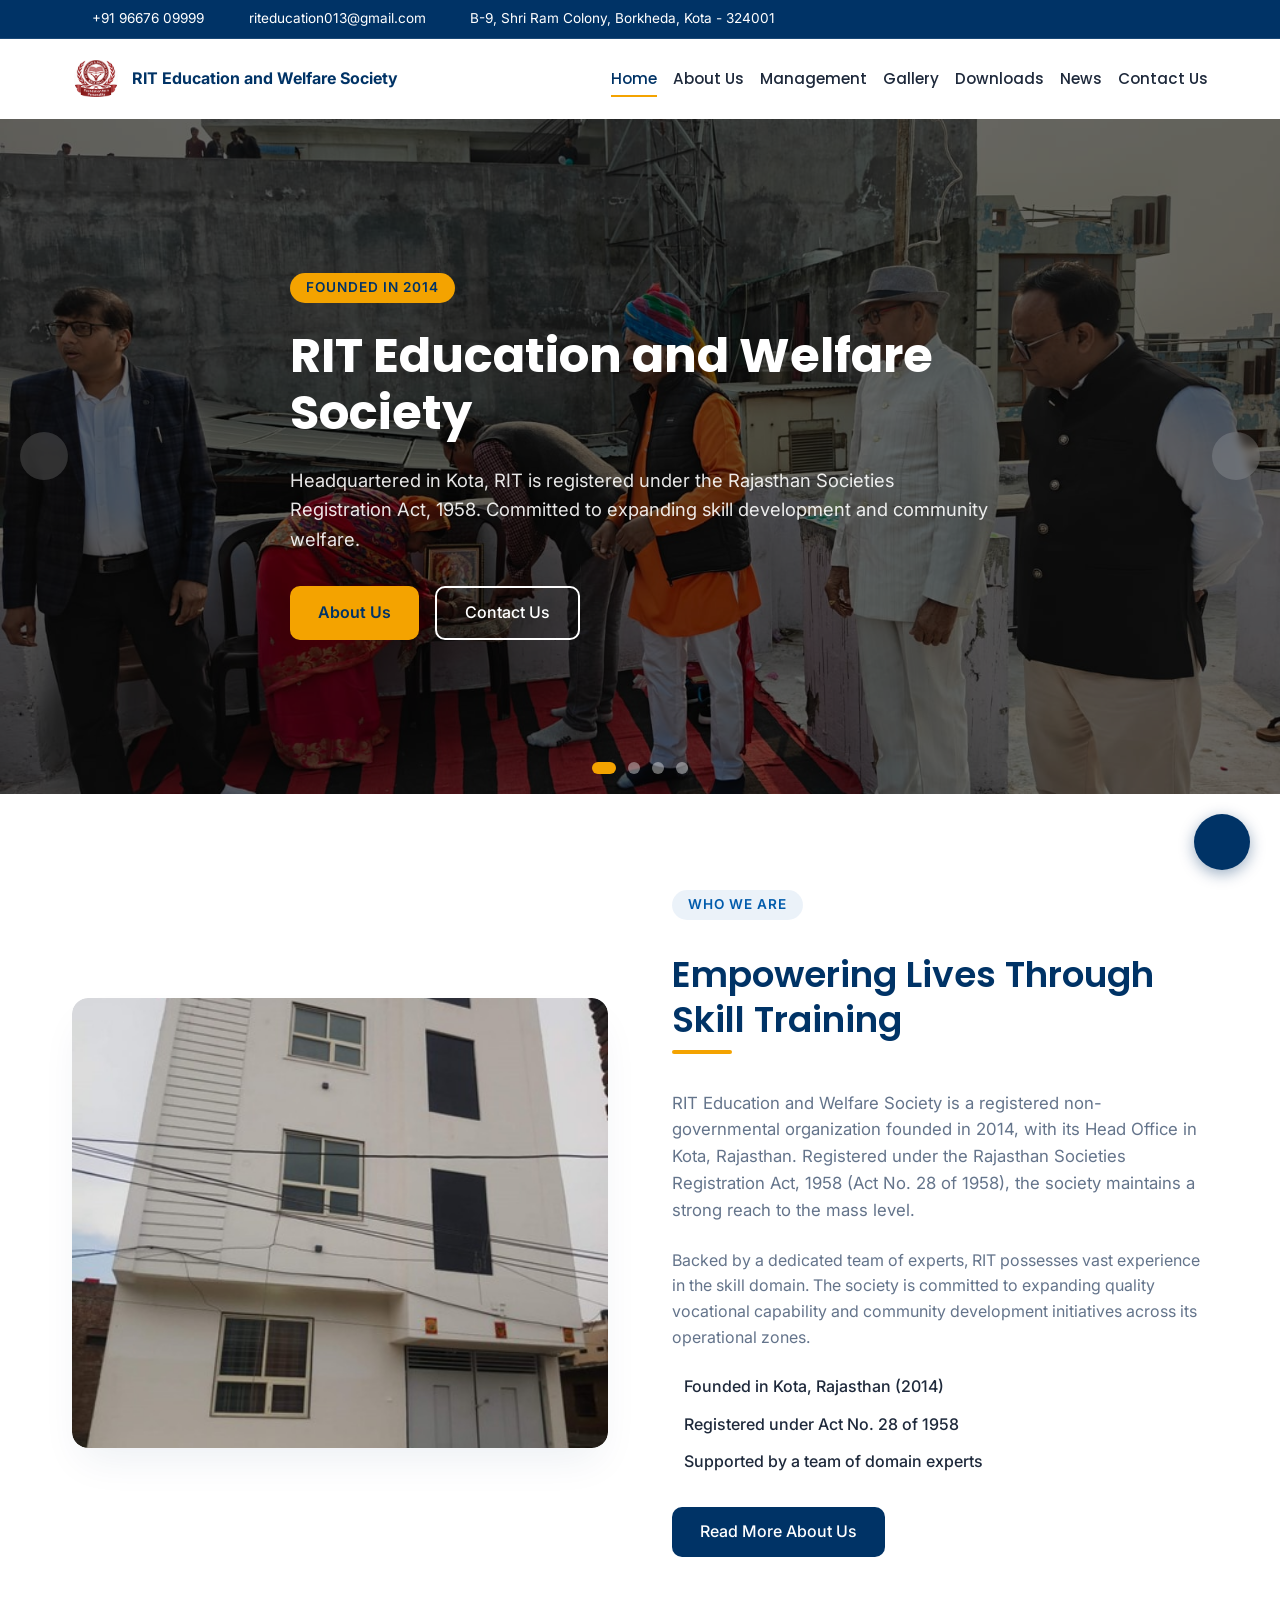
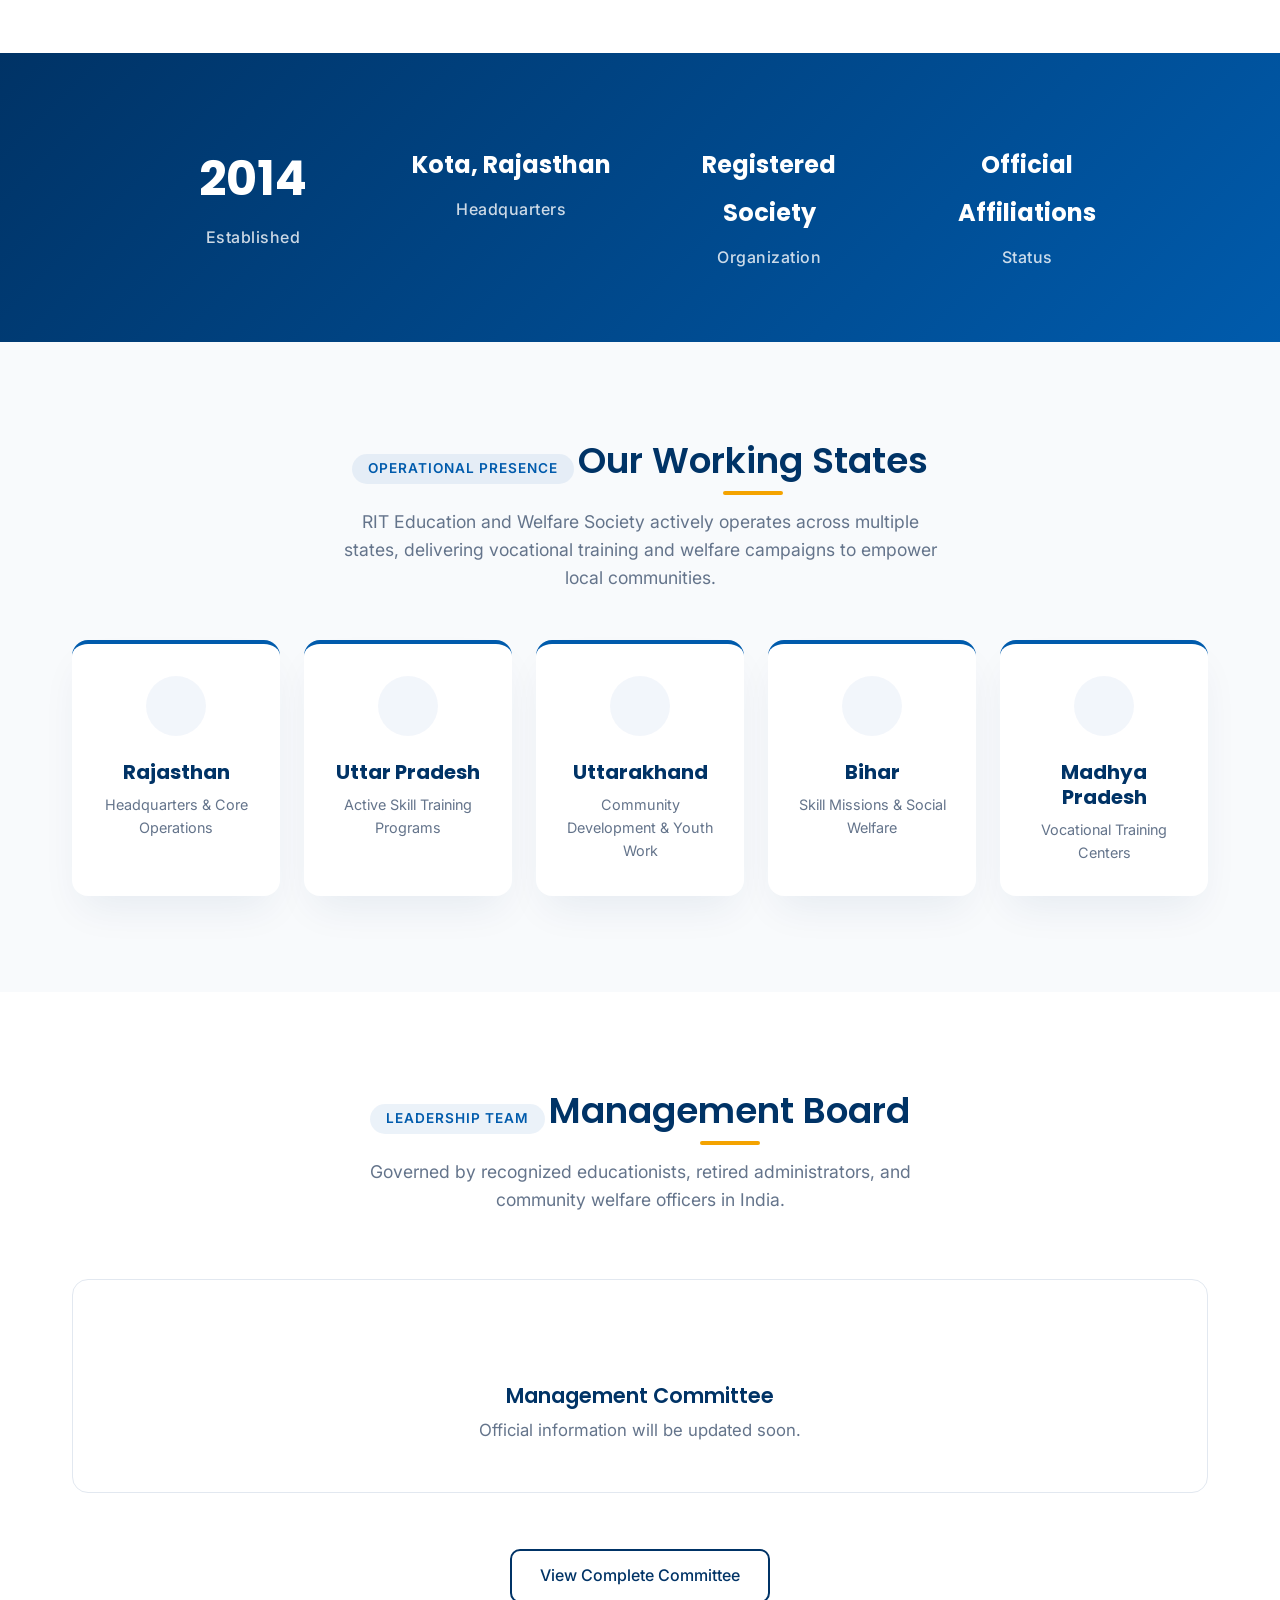
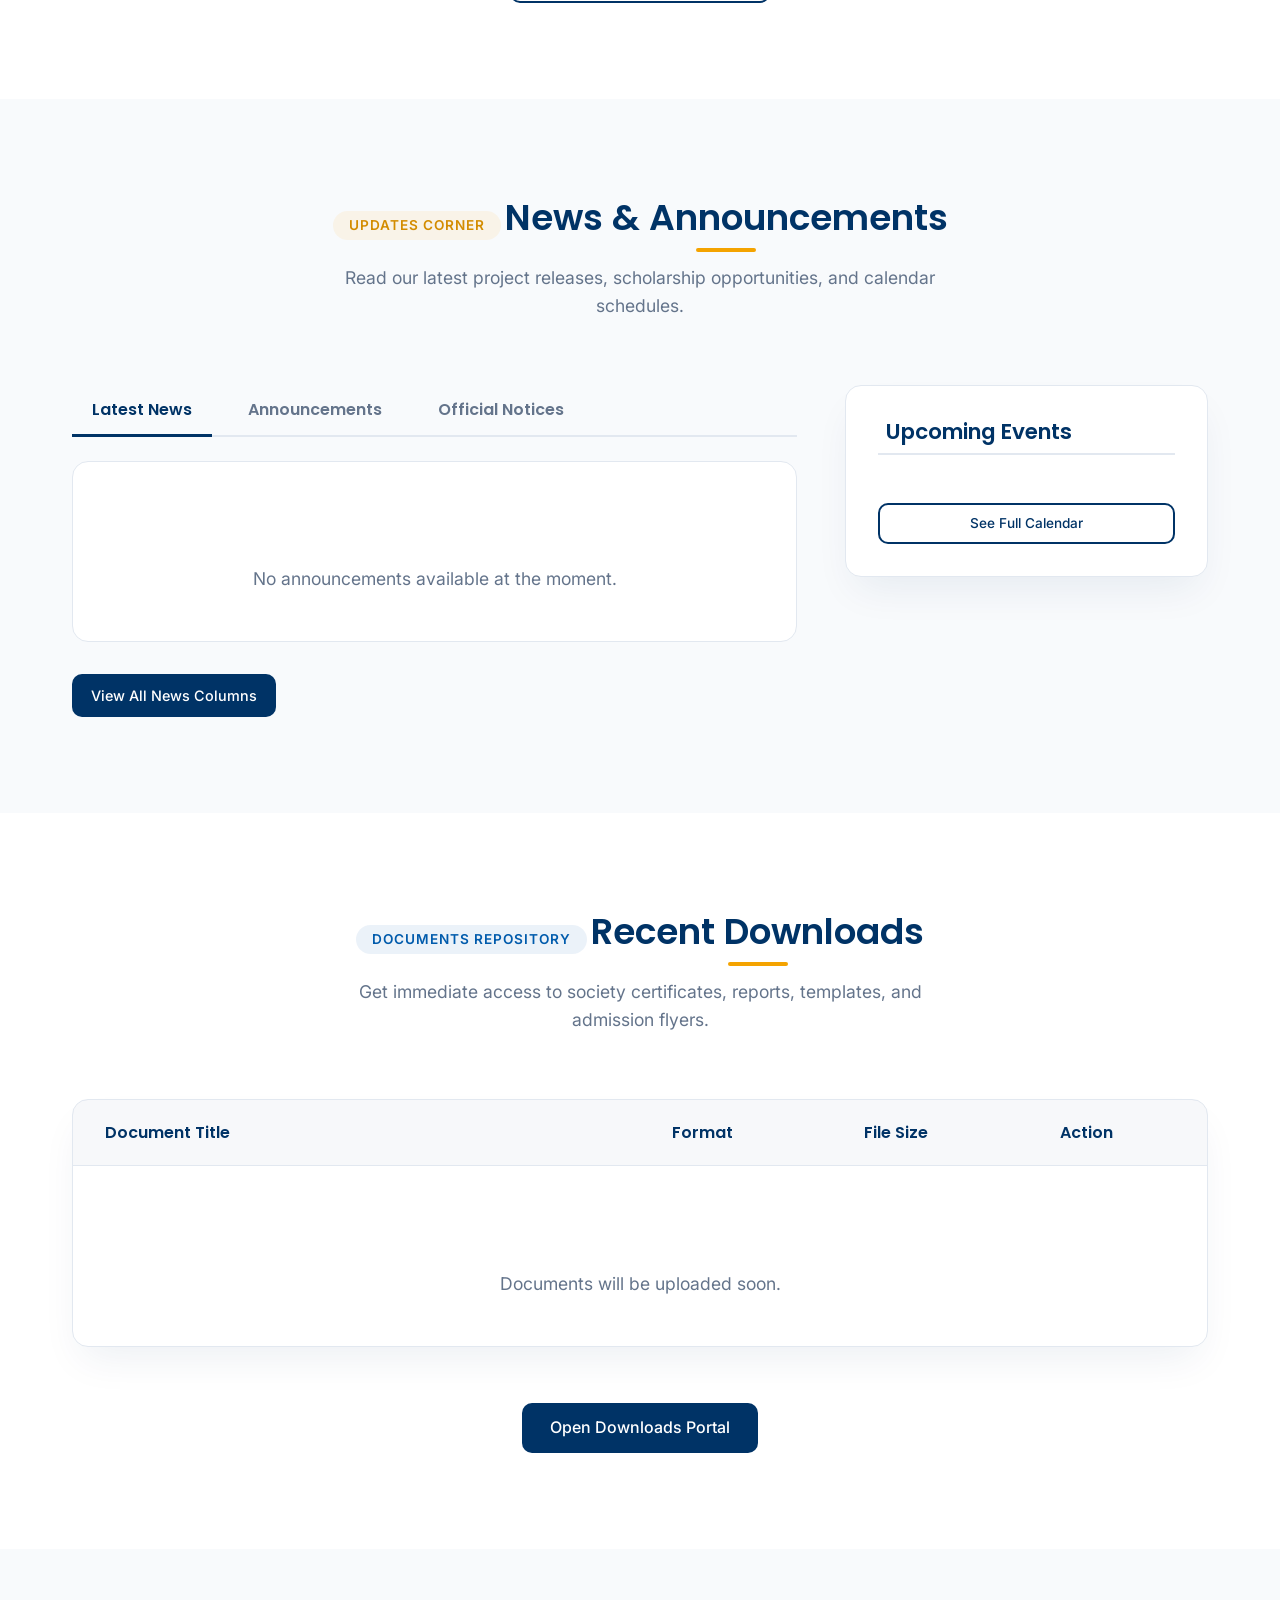
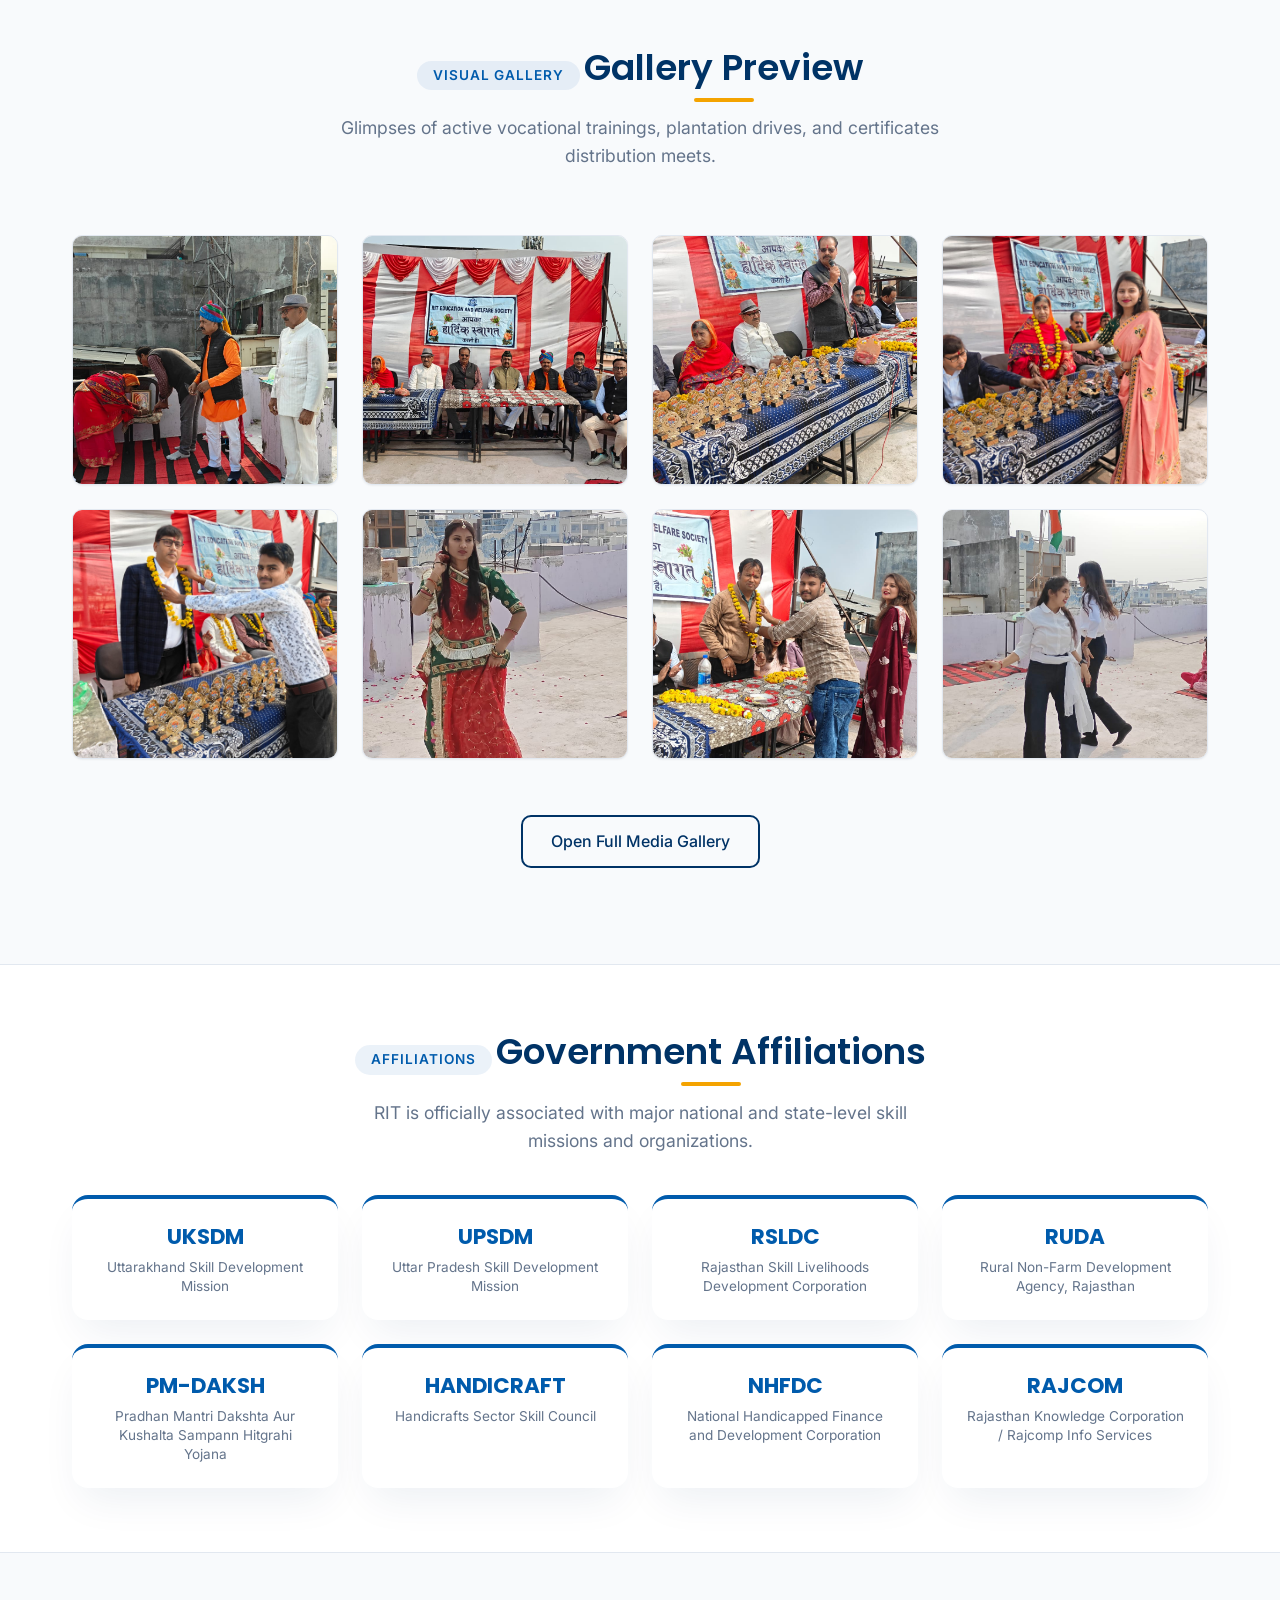
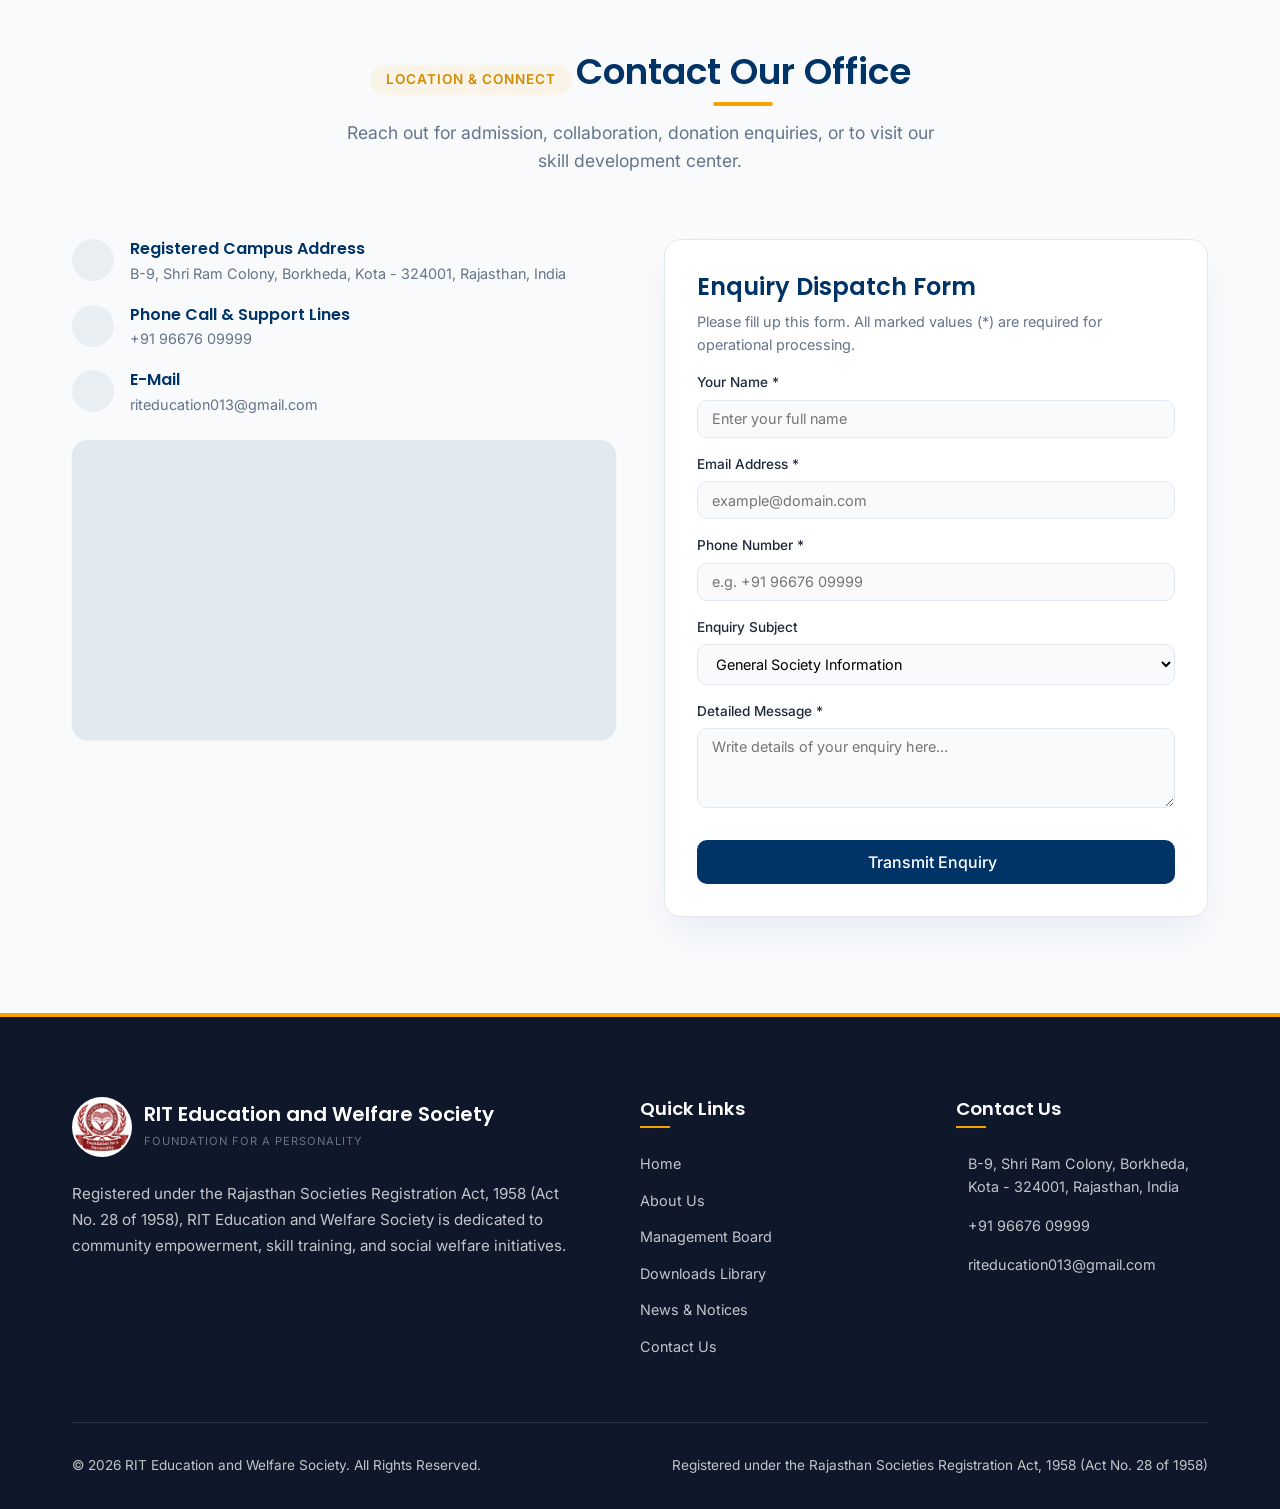
==== commit ca3035bc: "QA Refinement: Remove Activities & Programs page, sections, and navbar/footer links" ====
--- a/index.html
+++ b/index.html
@@ -98,22 +98,7 @@
     </div>
   </section>
 
-  <!-- 6. Activities & Programs (Renamed and structured) -->
-  <section class="section section-bg" id="programs">
-    <div class="container">
-      <div class="section-title-wrapper">
-        <span class="hero-tag" style="background-color: rgba(0, 91, 172, 0.08); color: var(--secondary);">Empowerment Channels</span>
-        <h2 class="section-title">Activities & Programs</h2>
-        <p class="section-subtitle">We organize robust vocational courses and social initiatives tailored to help individuals secure careers and support families.</p>
-      </div>
-      <div class="programs-grid" id="homepage-programs-container">
-        <!-- Rendered Dynamically from data.js -->
-      </div>
-      <div style="text-align: center; margin-top: 3.5rem;">
-        <a href="programs.html" class="btn btn-outline">Explore All Activities</a>
-      </div>
-    </div>
-  </section>
+
 
   <!-- 7. Chairman / Secretary Message (Hidden until official content is received) -->
   <section class="section chairman-section" style="display: none;">
--- a/assets/css/style.css
+++ b/assets/css/style.css
@@ -1596,7 +1596,7 @@
 
 .footer-grid {
   display: grid;
-  grid-template-columns: 2fr repeat(3, 1fr);
+  grid-template-columns: 2fr repeat(2, 1fr);
   gap: 4rem;
   margin-bottom: 4rem;
 }
